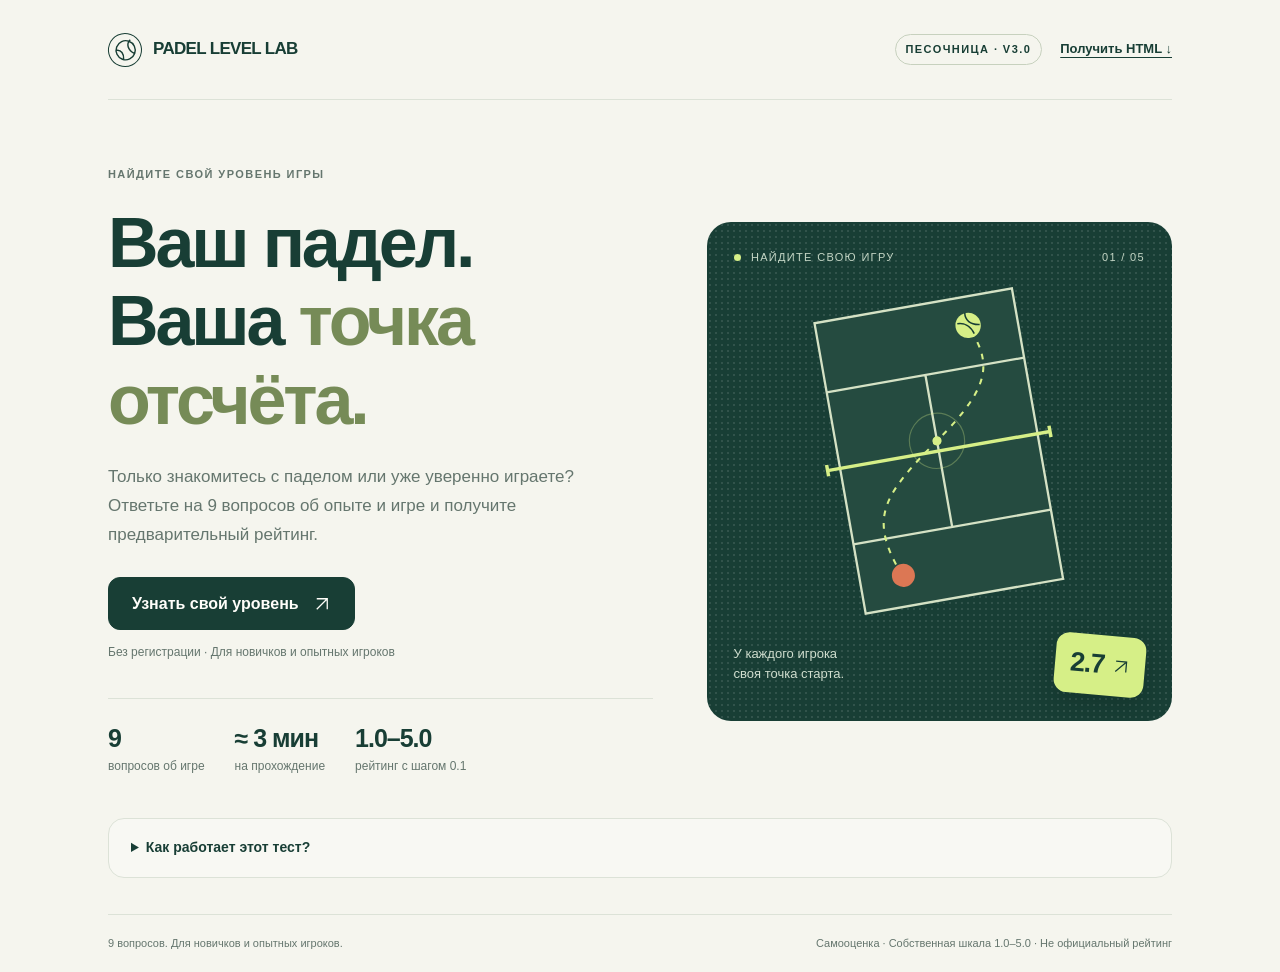
==== index.html @ 8910c3c4 "Add mobile padel rating test for GitHub Pages" ====
<!doctype html>
<html lang="ru">
<head>
  <meta charset="utf-8">
  <meta name="viewport" content="width=device-width, initial-scale=1, viewport-fit=cover">
  <meta name="theme-color" content="#183e35">
  <meta name="description" content="Тест для новичков и опытных игроков в падел. 9 вопросов об опыте и игре, рейтинг от 1.0 до 5.0.">
  <title>Padel Level Lab — узнай свой уровень</title>
  <style>
    :root { --ink:#183e35; --muted:#65766e; --paper:#f5f5ee; --white:#fffefa; --line:#dce2d7; --lime:#d6ef87; --orange:#dc7754; --soft:#edf1e7; --radius:24px; }
    * { box-sizing:border-box; }
    body { margin:0; background:var(--paper); color:var(--ink); font-family:Inter,ui-sans-serif,-apple-system,BlinkMacSystemFont,"Segoe UI",sans-serif; font-size:16px; line-height:1.55; -webkit-text-size-adjust:100%; text-size-adjust:100%; }
    button,input,textarea { font:inherit; }
    button { cursor:pointer; }
    button:disabled { cursor:default; opacity:.42; }
    button,a,input,textarea,summary { -webkit-tap-highlight-color:transparent; }
    :focus-visible { outline:3px solid #ac6b35; outline-offset:4px; }
    h1,h2,h3,p { margin:0; }
    h1,h2 { font-weight:650; letter-spacing:-.045em; line-height:1.12; }
    h1 { font-size:clamp(42px,6vw,70px); }
    h2 { font-size:clamp(28px,4vw,42px); }
    h3 { font-size:18px; letter-spacing:-.02em; }
    a { color:inherit; }
    .shell { max-width:1120px; margin:0 auto; padding:0 28px; padding-left:max(28px,env(safe-area-inset-left)); padding-right:max(28px,env(safe-area-inset-right)); }
    .header { min-height:100px; display:flex; align-items:center; justify-content:space-between; gap:16px; border-bottom:1px solid var(--line); position:sticky; top:0; z-index:5; background:var(--paper); }
    .brand { display:flex; align-items:center; gap:11px; font-size:17px; font-weight:750; letter-spacing:-.04em; }
    .brand-mark { width:34px; height:34px; flex-shrink:0; display:grid; place-items:center; border:1.5px solid var(--ink); border-radius:50%; transform:rotate(-25deg); }
    .brand-mark svg { width:23px; height:23px; }
    .header-actions { display:flex; align-items:center; gap:18px; }
    .badge,.eyebrow { font-size:11px; letter-spacing:.13em; text-transform:uppercase; font-weight:700; }
    .badge { border:1px solid #c7d1be; padding:6px 10px; border-radius:30px; white-space:nowrap; }
    .text-button { border:0; padding:8px 0; background:transparent; color:var(--ink); font-size:13px; font-weight:600; text-decoration:underline; text-underline-offset:4px; }
    main { padding:44px 0 36px; min-height:calc(100svh - 174px); }
    .hero { display:grid; grid-template-columns:1.17fr 1fr; gap:54px; align-items:center; padding:22px 0 40px; }
    .eyebrow { color:var(--muted); margin-bottom:21px; display:block; }
    .hero h1 span { color:#768b57; }
    .lead { color:var(--muted); font-size:17px; line-height:1.7; max-width:480px; margin:24px 0 27px; }
    .button { border:1px solid var(--ink); border-radius:12px; padding:15px 23px; display:inline-flex; align-items:center; justify-content:center; gap:14px; color:var(--white); background:var(--ink); font-weight:650; line-height:1.35; min-height:52px; transition:background .15s,transform .15s; }
    .button:hover:not(:disabled) { background:#28574a; transform:translateY(-1px); }
    .button.secondary { background:transparent; color:var(--ink); border-color:#c7d0c2; }
    .button.secondary:hover:not(:disabled) { background:var(--soft); }
    .button.lime { background:var(--lime); color:var(--ink); border-color:var(--lime); }
    .button.lime:hover:not(:disabled) { background:#e2f5ad; }
    .arrow { font-size:21px; line-height:1; }
    .icon { width:18px; height:18px; flex-shrink:0; vertical-align:middle; }
    .micro { font-size:12px; color:var(--muted); }
    .hero .micro { margin-top:13px; }
    .stats { display:flex; gap:30px; margin-top:36px; padding-top:24px; border-top:1px solid var(--line); }
    .stat strong { display:block; font-size:25px; line-height:1.2; font-weight:600; letter-spacing:-.04em; }
    .stat span { font-size:12px; color:var(--muted); }
    .court-card { overflow:hidden; position:relative; background:var(--ink); color:var(--white); border-radius:var(--radius); min-height:460px; padding:27px; display:flex; flex-direction:column; justify-content:space-between; }
    .court-card::before { content:""; position:absolute; inset:0; opacity:.11; background-image:radial-gradient(#fff 1px,transparent 1px); background-size:6px 6px; pointer-events:none; }
    .court-top,.court-bottom { display:flex; justify-content:space-between; align-items:center; position:relative; gap:12px; }
    .court-top { font-size:11px; letter-spacing:.12em; text-transform:uppercase; color:#c3d5c4; }
    .live-dot { width:7px; height:7px; border-radius:50%; background:var(--lime); display:inline-block; margin-right:6px; }
    .court { width:84%; margin:17px auto; transform:rotate(-10deg); overflow:visible; }
    .court-bottom p { font-size:13px; color:#cfddce; max-width:160px; }
    .rating-chip { background:var(--lime); color:var(--ink); padding:9px 15px; border-radius:13px; font-size:27px; letter-spacing:-.04em; font-weight:650; box-shadow:0 7px 20px #0b211b44; transform:rotate(5deg); display:inline-flex; align-items:center; gap:8px; }
    .method { border:1px solid var(--line); background:#ffffff44; border-radius:16px; padding:18px 22px; }
    summary { cursor:pointer; font-size:14px; font-weight:650; }
    .method p { margin-top:12px; color:var(--muted); font-size:14px; max-width:850px; }
    .method code { font-size:13px; color:var(--ink); white-space:normal; }
    .footer { border-top:1px solid var(--line); padding:20px 0; display:flex; justify-content:space-between; gap:14px; color:var(--muted); font-size:11px; }
    .quiz-layout { display:grid; grid-template-columns:230px minmax(0,1fr); gap:38px; align-items:start; }
    .sidebar { padding-top:12px; }
    .sidebar h2 { font-size:29px; margin:13px 0; }
    .sidebar p { color:var(--muted); font-size:13px; }
    .progress-track { height:5px; background:#dce4d4; border-radius:20px; overflow:hidden; margin:24px 0 10px; }
    .progress-fill { height:100%; background:var(--ink); transition:width .2s; }
    .step-list { display:grid; grid-template-columns:repeat(3,32px); gap:7px; margin:22px 0; }
    .step { aspect-ratio:1; display:grid; place-items:center; border-radius:50%; color:var(--muted); font-size:11px; background:transparent; border:1px solid #cdd7c6; padding:0; }
    .step.done { background:var(--lime); color:var(--ink); border-color:var(--lime); }
    .step.current { background:var(--ink); color:var(--white); border-color:var(--ink); }
    .sidebar-note { border-top:1px solid var(--line); padding-top:20px; }
    .question-card { background:var(--white); border:1px solid var(--line); border-radius:var(--radius); padding:34px; }
    .question-meta { display:flex; justify-content:space-between; align-items:center; gap:12px; margin-bottom:23px; }
    .question-meta .eyebrow { margin:0; }
    .weight { font-size:11px; color:var(--muted); background:var(--soft); border-radius:20px; padding:5px 10px; white-space:nowrap; }
    .question-card h1 { font-size:clamp(25px,3.3vw,35px); line-height:1.22; margin-bottom:23px; }
    [tabindex="-1"]:focus { outline:none; }
    .explanation { padding:12px 15px; border-radius:12px; background:var(--soft); color:var(--muted); font-size:13px; margin:-5px 0 20px; }
    fieldset { border:0; padding:0; margin:0; min-width:0; }
    .sr-only { position:absolute; width:1px; height:1px; padding:0; margin:-1px; overflow:hidden; clip:rect(0,0,0,0); white-space:nowrap; border:0; }
    .options { display:grid; gap:10px; }
    .option { position:relative; display:flex; align-items:center; gap:13px; min-height:65px; padding:14px 16px; border:1px solid var(--line); border-radius:13px; cursor:pointer; transition:border-color .15s,background .15s; }
    .option:hover { background:#f5f7ef; border-color:#abbca2; }
    .option:has(input:checked) { background:#edf4dd; border-color:var(--ink); }
    .option:has(input:focus-visible) { outline:3px solid #ac6b35; outline-offset:2px; }
    .option input { position:absolute; width:1px; height:1px; opacity:0; }
    .letter { flex:0 0 29px; width:29px; height:29px; display:grid; place-items:center; border-radius:8px; border:1px solid #d4dbcc; font-size:12px; font-weight:650; color:var(--muted); background:var(--white); }
    .option:has(input:checked) .letter { background:var(--ink); color:var(--white); border-color:var(--ink); }
    .option-text { font-size:14px; line-height:1.5; }
    .question-nav { display:flex; justify-content:space-between; gap:15px; margin-top:26px; padding-top:23px; border-top:1px solid var(--line); }
    .question-nav .button { min-width:116px; font-size:14px; padding:13px 18px; }
    .question-help { text-align:center; margin-top:15px; font-size:11px; color:var(--muted); }
    .result-heading { margin:0 0 25px; display:flex; justify-content:space-between; gap:15px; align-items:end; }
    .result-heading .eyebrow { margin-bottom:9px; }
    .result-grid { display:grid; grid-template-columns:1fr 1fr; gap:22px; align-items:stretch; }
    .score-card { background:var(--ink); color:var(--white); border-radius:var(--radius); padding:29px; display:flex; flex-direction:column; align-items:center; justify-content:center; text-align:center; }
    .score-caption { color:#d0ddce; font-size:13px; }
    .score-ring { --progress:0%; width:210px; height:210px; border-radius:50%; background:conic-gradient(from -30deg,var(--lime) var(--progress),#ffffff20 0); padding:8px; margin:23px auto; }
    .score-inside { width:100%; height:100%; border-radius:50%; background:var(--ink); display:flex; flex-direction:column; justify-content:center; align-items:center; }
    .score-value { font-size:79px; line-height:1; font-weight:600; letter-spacing:-.07em; padding-right:5px; color:var(--lime); }
    .score-inside span:last-child { color:#c8d8c9; font-size:12px; margin-top:8px; }
    .score-card p:last-child { color:#d0ddce; font-size:13px; max-width:300px; }
    .panel { background:var(--white); border:1px solid var(--line); border-radius:var(--radius); padding:28px; }
    .panel > p { color:var(--muted); font-size:13px; margin:10px 0 21px; }
    .file-help h1 { font-size:clamp(28px,4vw,42px); }
    .fields { display:grid; grid-template-columns:1fr 1fr; gap:13px; }
    .field { display:flex; flex-direction:column; gap:7px; font-size:12px; color:var(--muted); }
    .field.full { grid-column:1 / -1; }
    input[type="text"],input[type="number"],textarea { width:100%; border:1px solid #cdd6c6; border-radius:10px; padding:11px 12px; color:var(--ink); background:var(--white); font-size:14px; }
    textarea { resize:vertical; min-height:78px; }
    .feedback-hint { font-size:12px; color:var(--muted); margin-top:13px; }
    .result-actions { display:flex; flex-wrap:wrap; gap:11px; margin:23px 0 13px; }
    .result-actions .button { font-size:14px; padding:13px 18px; }
    .status { font-size:13px; color:var(--ink); min-height:23px; }
    .details { margin-top:24px; }
    .details summary { padding:1px 0; }
    .formula { background:var(--soft); padding:15px 18px; border-radius:12px; margin:20px 0; font-size:14px; }
    .table-wrap { overflow-x:auto; }
    table { border-collapse:collapse; width:100%; font-size:13px; text-align:left; }
    th { font-size:11px; font-weight:650; color:var(--muted); }
    th,td { border-bottom:1px solid var(--line); padding:12px 9px; vertical-align:top; }
    th:first-child,td:first-child { padding-left:0; }
    td:not(:first-child),th:not(:first-child) { text-align:right; white-space:nowrap; }
    tfoot td { font-weight:700; border-bottom:0; }
    .details .micro { margin-top:16px; }
    .restart-row { display:flex; gap:22px; margin-top:22px; flex-wrap:wrap; }
    dialog { border:1px solid var(--line); border-radius:18px; max-width:600px; width:calc(100% - 32px); padding:25px; color:var(--ink); background:var(--white); }
    dialog::backdrop { background:#142b25aa; }
    dialog h2 { font-size:25px; margin-bottom:15px; }
    dialog textarea { min-height:230px; margin-bottom:15px; }
    .share-instructions { color:var(--muted); font-size:13px; margin:16px 0; padding-left:21px; }
    .share-instructions li { margin:7px 0; }
    .share-actions { display:flex; flex-wrap:wrap; gap:10px; margin:18px 0; }
    .share-actions .button { font-size:13px; padding:12px 16px; }
    #share-source { font:11px/1.5 ui-monospace,SFMono-Regular,Consolas,monospace; min-height:150px; }
    #share-status { margin-bottom:12px; }
    @media (max-width:800px) {
      .hero { gap:27px; grid-template-columns:1.1fr 1fr; }
      .court-card { min-height:405px; padding:22px; }
      .quiz-layout { grid-template-columns:180px minmax(0,1fr); gap:22px; }
      .question-card { padding:25px; }
      .stats { gap:21px; }
    }
    @media (max-width:640px) {
      .shell { padding:0 19px; padding-left:max(19px,env(safe-area-inset-left)); padding-right:max(19px,env(safe-area-inset-right)); }
      .header { min-height:77px; }
      .brand { font-size:15px; gap:8px; }
      .brand-mark { width:28px; height:28px; }
      .header-actions { gap:10px; }
      .header .badge { display:none; }
      .header .text-button { font-size:11px; white-space:nowrap; min-height:44px; }
      main { padding-top:26px; }
      .hero { grid-template-columns:1fr; padding:7px 0 25px; gap:30px; }
      .hero h1 { font-size:49px; }
      .lead { font-size:15px; margin:19px 0 22px; }
      .hero .button { width:100%; }
      .stats { margin-top:25px; justify-content:space-between; gap:10px; }
      .stat strong { font-size:23px; }
      .court-card { min-height:0; height:300px; padding:20px; }
      .court { width:205px; max-height:195px; margin:0 auto; }
      .court-bottom p { max-width:200px; font-size:11px; }
      .rating-chip { font-size:22px; padding:5px 12px; }
      .method { padding:16px; }
      .quiz-layout { grid-template-columns:1fr; gap:18px; }
      .sidebar { padding-top:0; }
      .sidebar .eyebrow { margin-bottom:6px; }
      .sidebar h2,.sidebar > p,.sidebar-note,.step-list { display:none; }
      .progress-track { margin:14px 0 7px; }
      .question-card { padding:22px 17px; border-radius:19px; }
      .question-card h1 { font-size:26px; }
      .question-meta { margin-bottom:18px; }
      .option { padding:12px; gap:11px; }
      .option-text { font-size:13px; }
      .letter { flex-basis:27px; width:27px; height:27px; }
      .question-nav { margin-top:20px; }
      .question-nav .button { min-width:0; padding:13px 16px; }
      .result-grid { grid-template-columns:1fr; gap:17px; }
      .result-heading h1 { font-size:35px; }
      .score-card,.panel { padding:23px 20px; }
      .score-ring { width:188px; height:188px; margin:18px auto; }
      .score-value { font-size:71px; }
      .result-actions { display:grid; grid-template-columns:1fr; }
      .fields { gap:11px; }
      .footer { flex-direction:column; gap:4px; padding:17px 0; padding-bottom:calc(17px + env(safe-area-inset-bottom)); }
    }
    @media (pointer:coarse) { input[type="text"],input[type="number"],textarea { font-size:16px; } }
    @media (max-width:360px) { .fields { grid-template-columns:1fr; } }
    @media (prefers-reduced-motion:reduce) { * { transition:none !important; scroll-behavior:auto !important; } }
    @media print {
      .header-actions,.footer,.result-actions,.restart-row,.status,dialog { display:none !important; }
      body { background:white; }
      main { padding-top:20px; }
      .score-card { background:white; color:var(--ink); border:1px solid var(--line); }
      .score-inside { background:white; }
      .score-value,.score-caption,.score-card p:last-child,.score-inside span:last-child { color:var(--ink); }
      .panel,.score-card { break-inside:avoid; }
    }
  </style>
</head>
<body>
  <div class="shell">
    <header class="header">
      <div class="brand"><span class="brand-mark" aria-hidden="true"><svg viewBox="0 0 24 24" fill="none" stroke="currentColor" stroke-width="1.5"><path d="M12 2a10 10 0 0 0 0 20M12 2a10 10 0 0 1 0 20M3 8c5 1 6 7 3 12M21 4c-6 2-7 9-2 15"/></svg></span> PADEL LEVEL LAB</div>
      <div class="header-actions"><span class="badge">Песочница · v3.0</span><button class="text-button" type="button" id="download-test">Получить HTML ↓</button></div>
    </header>
    <main id="app">
      <section class="panel file-help" aria-labelledby="file-help-title">
        <span class="eyebrow">Тест уровня игры в падел</span>
        <h1 id="file-help-title">Для прохождения откройте страницу в браузере</h1>
        <p>Если тест не появился, просмотрщик файла мог заблокировать его запуск. На iPhone такое бывает при открытии HTML из «Файлов» или мессенджера.</p>
        <p>Попросите у отправителя веб-ссылку на тест и откройте её в Safari или Chrome. Отправителю нужно разместить страницу на сайте: повторное скачивание HTML не снимает ограничение просмотрщика.</p>
      </section>
    </main>
    <noscript><p>Тесту нужен JavaScript. Откройте веб-страницу теста в Safari или Chrome с включённым JavaScript.</p></noscript>
    <footer class="footer"><span>9 вопросов. Для новичков и опытных игроков.</span><span>Самооценка · Собственная шкала 1.0–5.0 · Не официальный рейтинг</span></footer>
  </div>
  <dialog id="copy-dialog" aria-labelledby="copy-dialog-title">
    <h2 id="copy-dialog-title">Ваш результат</h2>
    <p class="micro">Автокопирование недоступно в этом браузере. Выделите и скопируйте текст ниже.</p>
    <textarea id="copy-text" aria-label="Результат для копирования" readonly></textarea>
    <button type="button" class="button" id="close-dialog">Готово</button>
  </dialog>
  <dialog id="share-dialog" aria-labelledby="share-title">
    <h2 id="share-title">Забрать тест себе</h2>
    <p class="micro">Один HTML-файл для вас и ваших друзей. Он работает без интернета. Ваши ответы и комментарии в него не попадут.</p>
    <p class="micro">На iPhone отправляйте ссылку на опубликованную страницу: просмотрщик скачанного HTML в «Файлах» или мессенджере может не запускать тест. Если страница уже открыта по веб-ссылке, поделитесь адресом через меню браузера.</p>
    <div class="share-actions">
      <button class="button" type="button" id="save-html">Скачать .html ↓</button>
      <button class="button secondary" type="button" id="copy-html">Скопировать код</button>
    </div>
    <p class="micro">Если скачивание в предпросмотре недоступно, сохраните код вручную:</p>
    <ol class="share-instructions">
      <li>Нажмите «Скопировать код». Если браузер не разрешает копирование, выделите код ниже и нажмите Ctrl+C (на Mac — ⌘C).</li>
      <li>Вставьте код в Блокнот или другой редактор обычного текста. Сохраните как <strong>padel-test.html</strong>, тип файла — «Все файлы», кодировка — UTF-8. Расширения .txt в конце быть не должно.</li>
      <li>Откройте сохранённый файл в браузере на компьютере. Для друзей с iPhone разместите файл как веб-страницу и отправьте её ссылку.</li>
    </ol>
    <textarea id="share-source" aria-label="Полный HTML-код теста" readonly spellcheck="false" wrap="off"></textarea>
    <div id="share-status" class="status" role="status" aria-live="polite"></div>
    <button class="button secondary" type="button" id="close-share">Закрыть</button>
  </dialog>
  <script>
    'use strict';
    const TEST_VERSION = 'padel-level-lab-3.0';
    const LETTERS = ['A', 'B', 'C', 'D', 'E'];
    const QUESTIONS = [
      {
        id:'experience', short:'Опыт игры', weight:1, group:'easy',
        title:'Сколько у вас опыта игры в падел?',
        options:[
          'Ещё не играл или попробовал всего 1–2 раза.',
          'Начал недавно: играю меньше трёх месяцев.',
          'Играю от трёх месяцев до года.',
          'Играю от года до двух лет.',
          'Играю больше двух лет.'
        ]
      },
      {
        id:'rally', short:'Поддержание розыгрыша', weight:1, group:'easy',
        title:'Получается ли у вас несколько раз подряд вернуть мяч без ошибки?',
        options:[
          'Часто ошибаюсь уже на первом или втором мяче.',
          'Обычно возвращаю 3–5 удобных мячей подряд.',
          'На спокойной скорости поддерживаю розыгрыш из 6–10 ударов.',
          'Могу долго держать мяч в игре справа и слева, но при ускорениях ещё ошибаюсь.',
          'Уверенно поддерживаю быстрый розыгрыш и могу менять направление и высоту мяча.'
        ]
      },
      {
        id:'serve-return', short:'Подача и приём', weight:1, group:'easy',
        title:'Насколько уверенно вы подаёте и принимаете подачу?',
        explanation:'Если подача и приём получаются по-разному, ориентируйтесь на то, что даётся сложнее.',
        options:[
          'Пока осваиваю правила и часто не могу ввести мяч в игру.',
          'Иногда подаю и принимаю удачно, но ошибок ещё много.',
          'Обычно начинаю розыгрыш без ошибки, если мяч не слишком сложный.',
          'Стабильно подаю и принимаю, стараюсь направить мяч в выбранную часть корта.',
          'Уверенно выбираю направление и глубину, чтобы получить удобный следующий удар.'
        ]
      },
      {
        id:'positioning', short:'Позиция и движение', weight:1, group:'easy',
        title:'Понимаете ли вы, где стоять и куда двигаться во время игры?',
        options:[
          'Часто не понимаю, где моя позиция и чей это мяч.',
          'Знаю основные места на корте, но часто оказываюсь далеко от мяча.',
          'Обычно занимаю удобную позицию, но в быстрых розыгрышах теряюсь.',
          'Двигаюсь вместе с партнёром, прикрываю свободное место и вовремя возвращаюсь назад.',
          'Заранее читаю действия соперников и постоянно подстраиваю позицию вместе с партнёром.'
        ]
      },
      {
        id:'glass-defense', short:'Игра после стекла', weight:3, group:'game', foundation:true,
        title:'Как вы возвращаете мяч после отскока от стекла?',
        explanation:'Вспомните мячи у задней стенки и в углу: успеваете ли вы подойти к отскоку и направить ответ?',
        options:[
          'Обычно теряю такой мяч или стараюсь не допустить отскока от стекла.',
          'Возвращаю простой медленный мяч от заднего стекла, но в углу часто ошибаюсь.',
          'Часто возвращаю обычный мяч от заднего стекла; сложные отскоки в углу пока даются тяжело.',
          'В матчах уверенно играю от заднего стекла и после двух стенок, могу выбрать направление ответа.',
          'Даже при быстрых и низких отскоках сохраняю контроль, направляю ответ и успеваю восстановить позицию.'
        ]
      },
      {
        id:'lob', short:'Свеча', weight:3, group:'game', foundation:true,
        title:'Получается ли у вас перебросить соперников у сетки — сыграть свечу?',
        explanation:'Свеча — высокий мяч над соперниками. Хорошая свеча заставляет их отойти назад и даёт вам время занять удобную позицию.',
        options:[
          'Часто попадаю в сетку, бью за корт или оставляю соперникам удобный мяч для атаки.',
          'Иногда перебрасываю соперников с удобного мяча, но длину пока контролирую плохо.',
          'С удобного мяча часто выполняю глубокую свечу, но в движении или из защиты ошибаюсь.',
          'В матчах выполняю глубокую свечу и из защиты, чтобы восстановить позицию или выйти вперёд.',
          'При быстрой игре уверенно выбираю высоту, глубину и направление свечи и использую её в подходящий момент.'
        ]
      },
      {
        id:'volley', short:'Воллей — удар с лёта', weight:3, group:'technical', foundation:true,
        title:'Воллей: как вы играете с лёта у сетки?',
        explanation:'Воллей — удар до отскока мяча от пола. Оценивайте и правую, и левую сторону по той, которая получается менее уверенно.',
        options:[
          'Пока редко играю с лёта или часто ошибаюсь даже на удобном мяче.',
          'Возвращаю простые мячи, но быстрые и низкие часто не успеваю обработать.',
          'Стабильно играю с лёта на средней скорости, но сложные мячи часто поднимаю под атаку.',
          'В матчах делаю короткое движение ракеткой, справляюсь с быстрыми и низкими мячами и направляю ответ.',
          'На высоком темпе управляю глубиной и направлением, смягчаю быстрые мячи и сохраняю давление несколькими ударами подряд.'
        ]
      },
      {
        id:'bandeja', short:'Бандеха', weight:3, group:'technical',
        title:'Бандеха: как вы возвращаете высокие мячи, сохраняя сетку?',
        explanation:'Бандеха (bandeja) — контролируемый удар над головой в ответ на свечу. Его цель — вернуть мяч с контролем и остаться в выгодной позиции у сетки.',
        options:[
          'Пока не выполняю такой удар или обычно пропускаю высокий мяч к стеклу.',
          'Пробую на удобных мячах, но в матче часто теряю равновесие или направление.',
          'С удобной позиции контролирую удар, но при отходе назад часто оставляю короткий высокий мяч.',
          'В матчах успеваю отойти под мяч, направляю удар в нужную зону и возвращаюсь к сетке.',
          'Даже после глубоких свечей и под давлением сохраняю качество, меняю направление и удерживаю позицию у сетки.'
        ]
      },
      {
        id:'bajada', short:'Бахада', weight:3, group:'technical',
        title:'Бахада: как вы атакуете после высокого отскока от стекла?',
        explanation:'Бахада (bajada) — атакующий удар после высокого отскока от заднего стекла. Нужно вовремя подойти к мячу и направить его в неудобное для соперников место.',
        options:[
          'Пока не выполняю такой удар: стараюсь просто вернуть мяч в игру.',
          'Пробую атаковать, но часто опаздываю или ошибаюсь из-за слишком сильного удара.',
          'Атакую удобный высокий отскок, но в матче точность и качество пока нестабильны.',
          'В матчах вовремя подхожу к отскоку, атакую в выбранную зону и готовлю следующий удар.',
          'При быстрой игре читаю отскок и позицию соперников, точно направляю мяч в ноги или свободное место и продолжаю атаку.'
        ]
      }
    ];

    const QUESTION_COUNT = QUESTIONS.length;
    const MAX_POINTS = QUESTIONS.reduce((total, question) => total + 4 * question.weight, 0);
    const SCORING = Object.freeze({ fundamentalsShare:0.2, exponent:1.5 });

    const app = document.getElementById('app');
    const INITIAL_MARKUP = app.innerHTML;
    let answers = Array(QUESTIONS.length).fill(null);
    let currentQuestion = 0;
    let completedAt = null;
    let feedback = { name:'', knownRating:'', comment:'' };

    function escapeHtml(value) {
      return String(value).replace(/[&<>"']/g, character => ({'&':'&amp;','<':'&lt;','>':'&gt;','"':'&quot;',"'":'&#39;'}[character]));
    }

    function calculateResult(selectedAnswers) {
      if (!Array.isArray(selectedAnswers) || selectedAnswers.length !== QUESTION_COUNT || !Array.from(selectedAnswers).every(value => Number.isInteger(value) && value >= 0 && value <= 4)) {
        throw new Error(`Для расчёта нужно ответить на все ${QUESTION_COUNT} вопросов.`);
      }
      const weightedPoints = selectedAnswers.reduce((total, value, index) => total + value * QUESTIONS[index].weight, 0);
      const weakestFoundationPoints = Math.min(...selectedAnswers.filter((value,index) => QUESTIONS[index].foundation));
      const normalizedWeightedScore = weightedPoints / MAX_POINTS;
      const effectiveScore = (1 - SCORING.fundamentalsShare) * normalizedWeightedScore + SCORING.fundamentalsShare * weakestFoundationPoints / 4;
      const rating = Math.round((1 + 4 * Math.pow(effectiveScore, SCORING.exponent)) * 10) / 10;
      return { weightedPoints, maxPoints:MAX_POINTS, normalizedWeightedScore, weakestFoundationPoints, effectiveScore, rating };
    }

    function focusHeading() {
      app.querySelector('h1')?.focus({preventScroll:true});
      window.scrollTo({top:0, behavior:'instant'});
    }

    function renderIntro() {
      app.innerHTML = `
        <section class="hero" aria-labelledby="intro-title">
          <div>
            <span class="eyebrow">Найдите свой уровень игры</span>
            <h1 id="intro-title" tabindex="-1">Ваш падел.<br>Ваша <span>точка<br>отсчёта.</span></h1>
            <p class="lead">Только знакомитесь с паделом или уже уверенно играете? Ответьте на ${QUESTION_COUNT} вопросов об опыте и игре и получите предварительный рейтинг.</p>
            <button type="button" class="button" id="start-test">Узнать свой уровень <svg class="icon" viewBox="0 0 24 24" fill="none" stroke="currentColor" stroke-width="1.7" aria-hidden="true"><path d="M5 19 19 5M5 5h14v14"/></svg></button>
            <p class="micro">Без регистрации · Для новичков и опытных игроков</p>
            <div class="stats"><div class="stat"><strong>${QUESTION_COUNT}</strong><span>вопросов об игре</span></div><div class="stat"><strong>≈ 3 мин</strong><span>на прохождение</span></div><div class="stat"><strong>1.0–5.0</strong><span>рейтинг с шагом 0.1</span></div></div>
          </div>
          <div class="court-card" aria-hidden="true">
            <div class="court-top"><span><i class="live-dot"></i> Найдите свою игру</span><span>01 / 05</span></div>
            <svg class="court" viewBox="0 0 300 290" fill="none">
              <path d="M63 17h174v256H63z" fill="#254b40" stroke="#d5e2c5" stroke-width="2"/>
              <path d="M63 78h174M63 212h174M150 78v134" stroke="#d5e2c5" stroke-width="2"/>
              <path d="M52 145h196" stroke="#d6ef87" stroke-width="3"/>
              <path d="M52 140v10M248 140v10" stroke="#d6ef87" stroke-width="3"/>
              <path d="M100 246c-20-53-7-70 50-110s58-59 44-94" stroke="#d6ef87" stroke-width="1.8" stroke-dasharray="5 6"/>
              <circle cx="101" cy="246" r="10" fill="#dc7754"/>
              <circle cx="194" cy="42" r="11" fill="#d6ef87"/>
              <path d="M185 39c6 0 11 4 13 11M193 31c-1 6 3 11 11 12" stroke="#183e35" stroke-width="1.3"/>
              <circle cx="150" cy="136" r="24" stroke="#d6ef87" stroke-opacity=".3"/>
              <circle cx="150" cy="136" r="4" fill="#d6ef87"/>
            </svg>
            <div class="court-bottom"><p>У каждого игрока<br>своя точка старта.</p><span class="rating-chip">2.7 <svg class="icon" viewBox="0 0 24 24" fill="none" stroke="currentColor" stroke-width="1.7"><path d="M5 19 19 5M5 5h14v14"/></svg></span></div>
          </div>
        </section>
        <details class="method"><summary>Как работает этот тест?</summary>
          <p>Первые четыре вопроса — об опыте, розыгрыше, подаче и перемещении. Затем — игра после стекла и свеча. В трёх последних вопросах встречаются названия ударов: под каждым есть простое объяснение. Даже если вы только начинаете, для вас есть подходящий вариант ответа.</p>
          <p>В игровых вопросах ориентируйтесь на последние пять матчей, включая ошибки. Если играли меньше, отвечайте по имеющемуся опыту. Выбирайте то, что получается регулярно; если сомневаетесь между вариантами, выбирайте более низкий.</p>
          <p>Ответы A–E дают от 0 до 4 баллов. У общих вопросов 1–4 вес ×1, у игровых вопросов 5–9 — ×3. Поэтому опыт и простые навыки дают около 21% суммы с весами. Максимум — ${MAX_POINTS} баллов.</p>
          <p>Индекс навыков: 80% от суммы с весами и 20% от самого слабого ключевого навыка — игры после стекла, свечи или удара с лёта (вопросы 5–7). Затем применяется кривая: <code>Рейтинг = округлить до десятых (1 + 4 × индекс^1.5)</code>.</p>
          <p>Все ответы C дают 2.4. Даже если выбрать E в первых четырёх вопросах и C в остальных, получится 2.8. Высокий рейтинг требует уверенных ответов на игровые вопросы. Доступны все 41 значение от 1.0 до 5.0.</p>
          <p>Версия 3.0 — экспериментальная самооценка по собственной шкале. Коэффициенты ещё нужно проверить по матчам и оценкам тренеров. Итог нельзя напрямую приравнять к рейтингу другой платформы.</p>
          <p>Ответы хранятся только в памяти этой вкладки и исчезнут после обновления страницы. Тест ничего не отправляет на сервер. Результатом можно поделиться вручную.</p>
        </details>`;
      document.getElementById('start-test').addEventListener('click', () => { renderQuestion(); focusHeading(); });
    }

    function renderQuestion() {
      const question = QUESTIONS[currentQuestion];
      const answeredCount = answers.filter(answer => answer !== null).length;
      app.innerHTML = `
        <div class="quiz-layout">
          <aside class="sidebar" aria-label="Прогресс теста">
            <span class="eyebrow">Ваш игровой профиль</span>
            <h2>Каждый удар<br>имеет значение.</h2>
            <p>Отвечайте по обычной игре. Если только начинаете, выбирайте вариант, который ближе к вашему опыту.</p>
            <div class="progress-track" role="progressbar" aria-label="Вопросов отвечено" aria-valuemin="0" aria-valuemax="${QUESTION_COUNT}" aria-valuenow="${answeredCount}"><div class="progress-fill" style="width:${answeredCount / QUESTION_COUNT * 100}%"></div></div>
            <div class="micro" id="progress-caption">Отвечено ${answeredCount} из ${QUESTION_COUNT}</div>
            <nav class="step-list" aria-label="Перейти к вопросу">${QUESTIONS.map((item,index) => `<button type="button" class="step ${answers[index] !== null ? 'done' : ''} ${index === currentQuestion ? 'current' : ''}" data-step="${index}" aria-label="Вопрос ${index+1}: ${escapeHtml(item.short)}${answers[index] !== null ? ', ответ выбран' : ''}" ${index === currentQuestion ? 'aria-current="step"' : ''}>${index+1}</button>`).join('')}</nav>
            <p class="sidebar-note">Рейтинг будет доступен после всех ${QUESTION_COUNT} ответов. Любой ответ можно изменить.</p>
          </aside>
          <section class="question-card" aria-labelledby="question-title">
            <div class="question-meta"><span class="eyebrow">Вопрос ${String(currentQuestion+1).padStart(2,'0')} / ${QUESTION_COUNT}</span><span class="weight">${question.group === 'easy' ? 'Общее' : question.group === 'technical' ? 'Техника' : 'Игра'} · Вес ×${question.weight}</span></div>
            <h1 id="question-title" tabindex="-1">${escapeHtml(question.title)}</h1>
            ${question.explanation ? `<p class="explanation" id="question-explanation">${escapeHtml(question.explanation)}</p>` : ''}
            <fieldset ${question.explanation ? 'aria-describedby="question-explanation"' : ''}>
              <legend class="sr-only">${escapeHtml(question.title)} Выберите один ответ.</legend>
              <div class="options">${question.options.map((option,index) => `
                <label class="option"><input type="radio" name="answer" value="${index}" ${answers[currentQuestion] === index ? 'checked' : ''}><span class="letter" aria-hidden="true">${LETTERS[index]}</span><span class="option-text">${escapeHtml(option)}</span></label>`).join('')}
              </div>
            </fieldset>
            <div class="question-nav">
              <button type="button" class="button secondary" id="previous">${currentQuestion === 0 ? 'К началу' : '← Назад'}</button>
              <button type="button" class="button" id="next" ${answers[currentQuestion] === null ? 'disabled' : ''}>${currentQuestion === QUESTION_COUNT - 1 ? 'Мой результат' : 'Далее'} <span class="arrow" aria-hidden="true">→</span></button>
            </div>
            <p class="question-help">${question.id === 'experience' ? 'Выберите подходящий вариант опыта. Игровые навыки будут дальше.' : 'Оценивайте обычную игру. Если сомневаетесь между вариантами, выбирайте более низкий.'}</p>
          </section>
        </div>`;

      app.querySelectorAll('input[name="answer"]').forEach(input => input.addEventListener('change', event => {
        answers[currentQuestion] = Number(event.target.value);
        document.getElementById('next').disabled = false;
        const count = answers.filter(answer => answer !== null).length;
        const progress = app.querySelector('[role="progressbar"]');
        progress.setAttribute('aria-valuenow', count);
        app.querySelector('.progress-fill').style.width = `${count / QUESTION_COUNT * 100}%`;
        document.getElementById('progress-caption').textContent = `Отвечено ${count} из ${QUESTION_COUNT}`;
        const step = app.querySelector(`[data-step="${currentQuestion}"]`);
        step.classList.add('done');
        step.setAttribute('aria-label', `Вопрос ${currentQuestion+1}: ${question.short}, ответ выбран`);
      }));
      app.querySelectorAll('[data-step]').forEach(button => button.addEventListener('click', () => {
        currentQuestion = Number(button.dataset.step); renderQuestion(); focusHeading();
      }));
      document.getElementById('previous').addEventListener('click', () => {
        if (currentQuestion === 0) renderIntro();
        else { currentQuestion--; renderQuestion(); }
        focusHeading();
      });
      document.getElementById('next').addEventListener('click', () => {
        if (answers[currentQuestion] === null) return;
        if (currentQuestion < QUESTION_COUNT - 1) { currentQuestion++; renderQuestion(); }
        else {
          const missing = answers.findIndex(answer => answer === null);
          if (missing !== -1) { currentQuestion = missing; renderQuestion(); }
          else { completedAt = new Date().toISOString(); renderResult(); }
        }
        focusHeading();
      });
    }

    function renderResult() {
      const result = calculateResult(answers);
      const weakestFoundationNames = QUESTIONS.filter((question,index) => question.foundation && answers[index] === result.weakestFoundationPoints).map(question => question.short).join(', ');
      app.innerHTML = `
        <div class="result-heading"><div><span class="eyebrow">${QUESTION_COUNT} из ${QUESTION_COUNT} · Тест пройден</span><h1 tabindex="-1">Ваша точка отсчёта.</h1></div></div>
        <div class="result-grid">
          <section class="score-card" aria-label="Результат теста">
            <span class="score-caption">Ваш предварительный рейтинг</span>
            <div class="score-ring" style="--progress:${(result.rating-1)/4*100}%"><div class="score-inside"><strong class="score-value" id="rating">${result.rating.toFixed(1)}</strong><span>по шкале от 1.0 до 5.0</span></div></div>
            <p>Результат основан на ваших ответах. Его стоит уточнить по матчам с игроками известного уровня.</p>
          </section>
          <section class="panel" aria-labelledby="feedback-title">
            <h3 id="feedback-title">Помогите проверить точность</h3>
            <p>Необязательно: добавьте известный уровень и пару слов о результате. Они попадут в отчёт, которым вы поделитесь.</p>
            <div class="fields">
              <label class="field">Имя или ник<input type="text" id="player-name" maxlength="80" autocomplete="off" placeholder="Как вас зовут?" value="${escapeHtml(feedback.name)}"></label>
              <label class="field">Известный уровень<input type="number" id="known-rating" min="1" max="5" step="0.1" inputmode="decimal" placeholder="Например, 2.5" value="${escapeHtml(feedback.knownRating)}"></label>
              <label class="field full">Ваш комментарий<textarea id="player-comment" maxlength="1500" placeholder="Похоже на ваш уровень? Если сравниваете с другой шкалой, укажите платформу.">${escapeHtml(feedback.comment)}</textarea></label>
            </div>
            <p class="feedback-hint">Поля не меняют расчёт рейтинга. Сравнение с другой шкалой — только для обратной связи.</p>
          </section>
        </div>
        <div class="result-actions"><button type="button" class="button" id="copy-result">Скопировать результат <svg class="icon" viewBox="0 0 24 24" fill="none" stroke="currentColor" stroke-width="1.7" aria-hidden="true"><path d="M5 19 19 5M5 5h14v14"/></svg></button><button type="button" class="button secondary" id="download-result">Скачать отчёт .json ↓</button></div>
        <div class="status" id="result-status" role="status" aria-live="polite"></div>
        <details class="panel details"><summary>Разобрать результат · ${result.weightedPoints} из ${result.maxPoints} баллов</summary>
          <div class="formula">
            <p>Минимум ключевых навыков: <strong>${result.weakestFoundationPoints} из 4</strong> — ${escapeHtml(weakestFoundationNames)}.</p>
            <p>Индекс = 0.8 × (${result.weightedPoints} ÷ ${result.maxPoints}) + 0.2 × (${result.weakestFoundationPoints} ÷ 4) ≈ ${result.effectiveScore.toFixed(3)}.</p>
            <p>Рейтинг = 1 + 4 × индекс^1.5 = <strong>${result.rating.toFixed(1)}</strong> после округления до десятых.</p>
          </div>
          <div class="table-wrap"><table><thead><tr><th scope="col">Навык</th><th scope="col">Ответ</th><th scope="col">Балл</th><th scope="col">Вес</th><th scope="col">Итого</th></tr></thead><tbody>
            ${QUESTIONS.map((question,index) => `<tr><td>${index+1}. ${escapeHtml(question.short)}</td><td>${LETTERS[answers[index]]}</td><td>${answers[index]}</td><td>×${question.weight}</td><td>${answers[index]*question.weight} / ${4*question.weight}</td></tr>`).join('')}
          </tbody><tfoot><tr><td colspan="4">Сумма с учётом весов</td><td>${result.weightedPoints} / ${result.maxPoints}</td></tr></tfoot></table></div>
          <p class="micro">A = 0, B = 1, C = 2, D = 3, E = 4. Общие вопросы 1–4 имеют вес ×1, игровые 5–9 — ×3. В версии 3.0 минимум по ключевым вопросам 5–7 составляет 20% индекса, сумма с весами — 80%. Показанный индекс округлён; расчёт использует полную точность. Коэффициенты требуют проверки на реальных матчах.</p>
        </details>
        <div class="restart-row"><button type="button" class="text-button" id="edit-answers">← Изменить ответы</button><button type="button" class="text-button" id="restart">Пройти заново</button></div>`;

      document.getElementById('player-name').addEventListener('input', event => { feedback.name = event.target.value; });
      document.getElementById('known-rating').addEventListener('input', event => { feedback.knownRating = event.target.value; });
      document.getElementById('player-comment').addEventListener('input', event => { feedback.comment = event.target.value; });
      document.getElementById('copy-result').addEventListener('click', copyResult);
      document.getElementById('download-result').addEventListener('click', () => {
        if (!validateFeedback()) return;
        const report = buildReport();
        downloadFile(`padel-result-${report.completedAt.slice(0,10)}.json`, JSON.stringify(report,null,2), 'application/json;charset=utf-8');
        document.getElementById('result-status').textContent = 'Отчёт подготовлен к скачиванию. Его можно отправить вместе с обратной связью.';
      });
      document.getElementById('edit-answers').addEventListener('click', () => { currentQuestion = 0; renderQuestion(); focusHeading(); });
      document.getElementById('restart').addEventListener('click', () => {
        answers = Array(QUESTIONS.length).fill(null); currentQuestion = 0; completedAt = null;
        feedback = {name:'',knownRating:'',comment:''}; renderQuestion(); focusHeading();
      });
    }

    function validateFeedback() {
      return document.getElementById('known-rating').reportValidity();
    }

    function buildReport() {
      const result = calculateResult(answers);
      return {
        testVersion:TEST_VERSION,
        questionCount:QUESTION_COUNT,
        completedAt,
        playerName:feedback.name.trim() || null,
        rating:result.rating,
        weightedPoints:result.weightedPoints,
        maxPoints:result.maxPoints,
        weakestFoundationPoints:result.weakestFoundationPoints,
        normalizedWeightedScore:result.normalizedWeightedScore,
        effectiveScore:result.effectiveScore,
        scoring:{...SCORING, keySkillQuestionIds:QUESTIONS.filter(question => question.foundation).map(question => question.id)},
        formula:'round(1 + 4 * pow(0.8 * weightedPoints / maxPoints + 0.2 * weakestFoundationPoints / 4, 1.5), 1)',
        knownRating:feedback.knownRating === '' ? null : Number(feedback.knownRating),
        comment:feedback.comment.trim() || null,
        answers:QUESTIONS.map((question,index) => ({
          questionNumber:index+1, questionId:question.id, question:question.title,
          group:question.group, isKeySkill:Boolean(question.foundation),
          answerLetter:LETTERS[answers[index]], answer:question.options[answers[index]],
          points:answers[index], weight:question.weight, weightedPoints:answers[index]*question.weight
        }))
      };
    }

    async function copyResult() {
      if (!validateFeedback()) return;
      const report = buildReport();
      const text = [
        'PADEL LEVEL LAB · предварительный рейтинг',
        report.playerName ? `Игрок: ${report.playerName}` : '',
        `Рейтинг: ${report.rating.toFixed(1)} / 5.0`,
        `Баллы: ${report.weightedPoints} / ${report.maxPoints}`,
        `Минимум ключевых навыков: ${report.weakestFoundationPoints} / 4`,
        report.knownRating !== null ? `Известный уровень (самооценка игрока): ${report.knownRating.toFixed(1)}` : '',
        report.comment ? `Комментарий: ${report.comment}` : '',
        '',
        'Ответы: ' + report.answers.map(answer => `${answer.questionNumber}${answer.answerLetter}`).join(' · '),
        'Индекс = 0.8 × (баллы / максимум) + 0.2 × (минимум ключевых навыков / 4).',
        'Рейтинг = 1 + 4 × индекс^1.5, округление до десятых.',
        `Версия: ${report.testVersion}`,
        'Экспериментальная шкала. Не официальный рейтинг.'
      ].filter(line => line !== '').join('\n');
      try {
        if (!navigator.clipboard?.writeText) throw new Error('Clipboard unavailable');
        await navigator.clipboard.writeText(text);
        document.getElementById('result-status').textContent = 'Результат скопирован. Отправьте его тому, с кем проверяете тест.';
      } catch {
        const dialog = document.getElementById('copy-dialog');
        const textarea = document.getElementById('copy-text');
        textarea.value = text;
        dialog.showModal();
        textarea.focus(); textarea.select();
      }
    }

    function downloadFile(filename, content, type) {
      const blob = new Blob([content], {type});
      const url = URL.createObjectURL(blob);
      const link = document.createElement('a');
      link.href = url; link.download = filename;
      document.body.appendChild(link); link.click(); link.remove();
      setTimeout(() => URL.revokeObjectURL(url), 30000);
    }

    function getCleanHtml() {
      // Send a clean reusable test, never the current player's answers or feedback.
      const cleanDocument = document.documentElement.cloneNode(true);
      cleanDocument.querySelector('#app').innerHTML = INITIAL_MARKUP;
      cleanDocument.querySelectorAll('textarea').forEach(textarea => {
        textarea.value = '';
        textarea.textContent = '';
      });
      cleanDocument.querySelectorAll('dialog').forEach(dialog => dialog.removeAttribute('open'));
      cleanDocument.querySelector('#share-status').textContent = '';
      return '<!doctype html>\n' + cleanDocument.outerHTML;
    }

    document.getElementById('close-dialog').addEventListener('click', () => document.getElementById('copy-dialog').close());
    document.getElementById('download-test').addEventListener('click', () => {
      const source = document.getElementById('share-source');
      source.value = getCleanHtml();
      document.getElementById('share-status').textContent = '';
      document.getElementById('share-dialog').showModal();
    });
    document.getElementById('save-html').addEventListener('click', () => {
      downloadFile('padel-level-test.html', getCleanHtml(), 'text/html;charset=utf-8');
      document.getElementById('share-status').textContent = 'Если файл не появился в загрузках, воспользуйтесь кнопкой «Скопировать код» или скопируйте текст вручную.';
    });
    document.getElementById('copy-html').addEventListener('click', async () => {
      const source = document.getElementById('share-source');
      try {
        if (!navigator.clipboard?.writeText) throw new Error('Clipboard unavailable');
        await navigator.clipboard.writeText(source.value);
        document.getElementById('share-status').textContent = 'Код скопирован. Вставьте его в текстовый редактор и сохраните как padel-test.html.';
      } catch {
        source.focus(); source.select();
        document.getElementById('share-status').textContent = 'Код выделен. Нажмите Ctrl+C (на Mac — ⌘C), затем сохраните его в файл padel-test.html.';
      }
    });
    document.getElementById('close-share').addEventListener('click', () => document.getElementById('share-dialog').close());
    document.getElementById('share-dialog').addEventListener('close', () => {
      document.getElementById('share-source').value = '';
      document.getElementById('share-status').textContent = '';
    });

    renderIntro();
  </script>
</body>
</html>
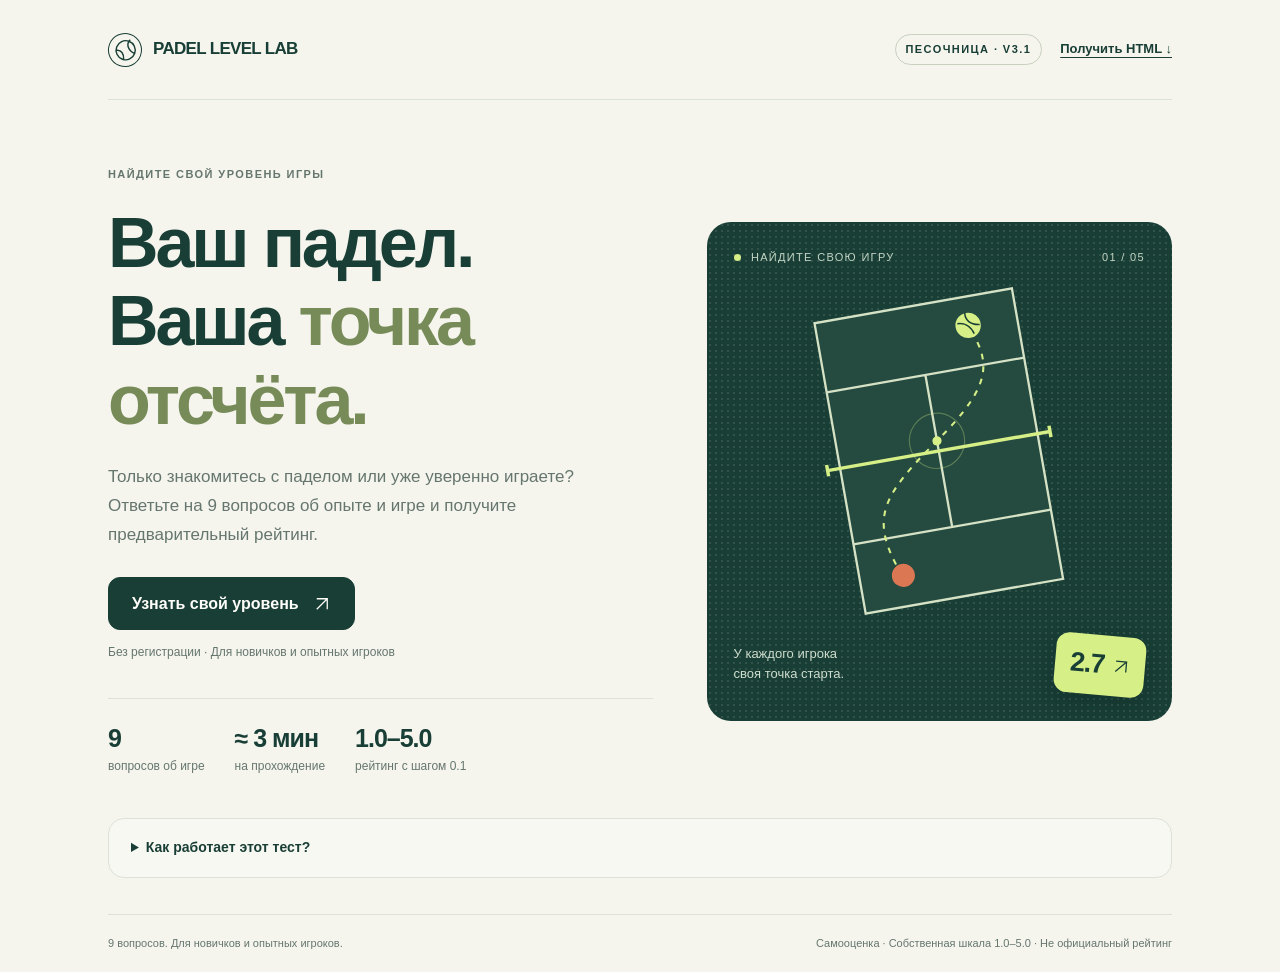
==== commit b4b03a2e: "Calibrate rating curve to reduce middle-level underestimation" ====
--- a/index.html
+++ b/index.html
@@ -204,7 +204,7 @@
   <div class="shell">
     <header class="header">
       <div class="brand"><span class="brand-mark" aria-hidden="true"><svg viewBox="0 0 24 24" fill="none" stroke="currentColor" stroke-width="1.5"><path d="M12 2a10 10 0 0 0 0 20M12 2a10 10 0 0 1 0 20M3 8c5 1 6 7 3 12M21 4c-6 2-7 9-2 15"/></svg></span> PADEL LEVEL LAB</div>
-      <div class="header-actions"><span class="badge">Песочница · v3.0</span><button class="text-button" type="button" id="download-test">Получить HTML ↓</button></div>
+      <div class="header-actions"><span class="badge">Песочница · v3.1</span><button class="text-button" type="button" id="download-test">Получить HTML ↓</button></div>
     </header>
     <main id="app">
       <section class="panel file-help" aria-labelledby="file-help-title">
@@ -243,7 +243,7 @@
   </dialog>
   <script>
     'use strict';
-    const TEST_VERSION = 'padel-level-lab-3.0';
+    const TEST_VERSION = 'padel-level-lab-3.1';
     const LETTERS = ['A', 'B', 'C', 'D', 'E'];
     const QUESTIONS = [
       {
@@ -355,7 +355,7 @@
 
     const QUESTION_COUNT = QUESTIONS.length;
     const MAX_POINTS = QUESTIONS.reduce((total, question) => total + 4 * question.weight, 0);
-    const SCORING = Object.freeze({ fundamentalsShare:0.2, exponent:1.5 });
+    const SCORING = Object.freeze({ fundamentalsShare:0.2, exponent:1.25 });
 
     const app = document.getElementById('app');
     const INITIAL_MARKUP = app.innerHTML;
@@ -417,9 +417,9 @@
           <p>Первые четыре вопроса — об опыте, розыгрыше, подаче и перемещении. Затем — игра после стекла и свеча. В трёх последних вопросах встречаются названия ударов: под каждым есть простое объяснение. Даже если вы только начинаете, для вас есть подходящий вариант ответа.</p>
           <p>В игровых вопросах ориентируйтесь на последние пять матчей, включая ошибки. Если играли меньше, отвечайте по имеющемуся опыту. Выбирайте то, что получается регулярно; если сомневаетесь между вариантами, выбирайте более низкий.</p>
           <p>Ответы A–E дают от 0 до 4 баллов. У общих вопросов 1–4 вес ×1, у игровых вопросов 5–9 — ×3. Поэтому опыт и простые навыки дают около 21% суммы с весами. Максимум — ${MAX_POINTS} баллов.</p>
-          <p>Индекс навыков: 80% от суммы с весами и 20% от самого слабого ключевого навыка — игры после стекла, свечи или удара с лёта (вопросы 5–7). Затем применяется кривая: <code>Рейтинг = округлить до десятых (1 + 4 × индекс^1.5)</code>.</p>
-          <p>Все ответы C дают 2.4. Даже если выбрать E в первых четырёх вопросах и C в остальных, получится 2.8. Высокий рейтинг требует уверенных ответов на игровые вопросы. Доступны все 41 значение от 1.0 до 5.0.</p>
-          <p>Версия 3.0 — экспериментальная самооценка по собственной шкале. Коэффициенты ещё нужно проверить по матчам и оценкам тренеров. Итог нельзя напрямую приравнять к рейтингу другой платформы.</p>
+          <p>Индекс навыков: 80% от суммы с весами и 20% от самого слабого ключевого навыка — игры после стекла, свечи или удара с лёта (вопросы 5–7). Затем применяется кривая: <code>Рейтинг = округлить до десятых (1 + 4 × индекс^${SCORING.exponent})</code>.</p>
+          <p>Все ответы C дают 2.7. Если выбрать E в первых четырёх вопросах и C в остальных, получится 3.0. Высокий рейтинг требует уверенных ответов на игровые вопросы. Доступны все 41 значение от 1.0 до 5.0.</p>
+          <p>В версии 3.1 коэффициент кривой смягчён с 1.5 до ${SCORING.exponent}: средние результаты стали выше примерно на 0.2–0.3. Это экспериментальная самооценка по собственной шкале; коэффициенты ещё нужно проверить по матчам и оценкам тренеров. Итог нельзя напрямую приравнять к рейтингу другой платформы.</p>
           <p>Ответы хранятся только в памяти этой вкладки и исчезнут после обновления страницы. Тест ничего не отправляет на сервер. Результатом можно поделиться вручную.</p>
         </details>`;
       document.getElementById('start-test').addEventListener('click', () => { renderQuestion(); focusHeading(); });
@@ -517,12 +517,12 @@
           <div class="formula">
             <p>Минимум ключевых навыков: <strong>${result.weakestFoundationPoints} из 4</strong> — ${escapeHtml(weakestFoundationNames)}.</p>
             <p>Индекс = 0.8 × (${result.weightedPoints} ÷ ${result.maxPoints}) + 0.2 × (${result.weakestFoundationPoints} ÷ 4) ≈ ${result.effectiveScore.toFixed(3)}.</p>
-            <p>Рейтинг = 1 + 4 × индекс^1.5 = <strong>${result.rating.toFixed(1)}</strong> после округления до десятых.</p>
+            <p>Рейтинг = 1 + 4 × индекс^${SCORING.exponent} = <strong>${result.rating.toFixed(1)}</strong> после округления до десятых.</p>
           </div>
           <div class="table-wrap"><table><thead><tr><th scope="col">Навык</th><th scope="col">Ответ</th><th scope="col">Балл</th><th scope="col">Вес</th><th scope="col">Итого</th></tr></thead><tbody>
             ${QUESTIONS.map((question,index) => `<tr><td>${index+1}. ${escapeHtml(question.short)}</td><td>${LETTERS[answers[index]]}</td><td>${answers[index]}</td><td>×${question.weight}</td><td>${answers[index]*question.weight} / ${4*question.weight}</td></tr>`).join('')}
           </tbody><tfoot><tr><td colspan="4">Сумма с учётом весов</td><td>${result.weightedPoints} / ${result.maxPoints}</td></tr></tfoot></table></div>
-          <p class="micro">A = 0, B = 1, C = 2, D = 3, E = 4. Общие вопросы 1–4 имеют вес ×1, игровые 5–9 — ×3. В версии 3.0 минимум по ключевым вопросам 5–7 составляет 20% индекса, сумма с весами — 80%. Показанный индекс округлён; расчёт использует полную точность. Коэффициенты требуют проверки на реальных матчах.</p>
+          <p class="micro">A = 0, B = 1, C = 2, D = 3, E = 4. Общие вопросы 1–4 имеют вес ×1, игровые 5–9 — ×3. В версии 3.1 минимум по ключевым вопросам 5–7 составляет 20% индекса, сумма с весами — 80%, коэффициент кривой — ${SCORING.exponent}. Показанный индекс округлён; расчёт использует полную точность. Коэффициенты требуют проверки на реальных матчах.</p>
         </details>
         <div class="restart-row"><button type="button" class="text-button" id="edit-answers">← Изменить ответы</button><button type="button" class="text-button" id="restart">Пройти заново</button></div>`;
 
@@ -561,7 +561,7 @@
         normalizedWeightedScore:result.normalizedWeightedScore,
         effectiveScore:result.effectiveScore,
         scoring:{...SCORING, keySkillQuestionIds:QUESTIONS.filter(question => question.foundation).map(question => question.id)},
-        formula:'round(1 + 4 * pow(0.8 * weightedPoints / maxPoints + 0.2 * weakestFoundationPoints / 4, 1.5), 1)',
+        formula:`round(1 + 4 * pow(0.8 * weightedPoints / maxPoints + 0.2 * weakestFoundationPoints / 4, ${SCORING.exponent}), 1)`,
         knownRating:feedback.knownRating === '' ? null : Number(feedback.knownRating),
         comment:feedback.comment.trim() || null,
         answers:QUESTIONS.map((question,index) => ({
@@ -587,7 +587,7 @@
         '',
         'Ответы: ' + report.answers.map(answer => `${answer.questionNumber}${answer.answerLetter}`).join(' · '),
         'Индекс = 0.8 × (баллы / максимум) + 0.2 × (минимум ключевых навыков / 4).',
-        'Рейтинг = 1 + 4 × индекс^1.5, округление до десятых.',
+        `Рейтинг = 1 + 4 × индекс^${SCORING.exponent}, округление до десятых.`,
         `Версия: ${report.testVersion}`,
         'Экспериментальная шкала. Не официальный рейтинг.'
       ].filter(line => line !== '').join('\n');
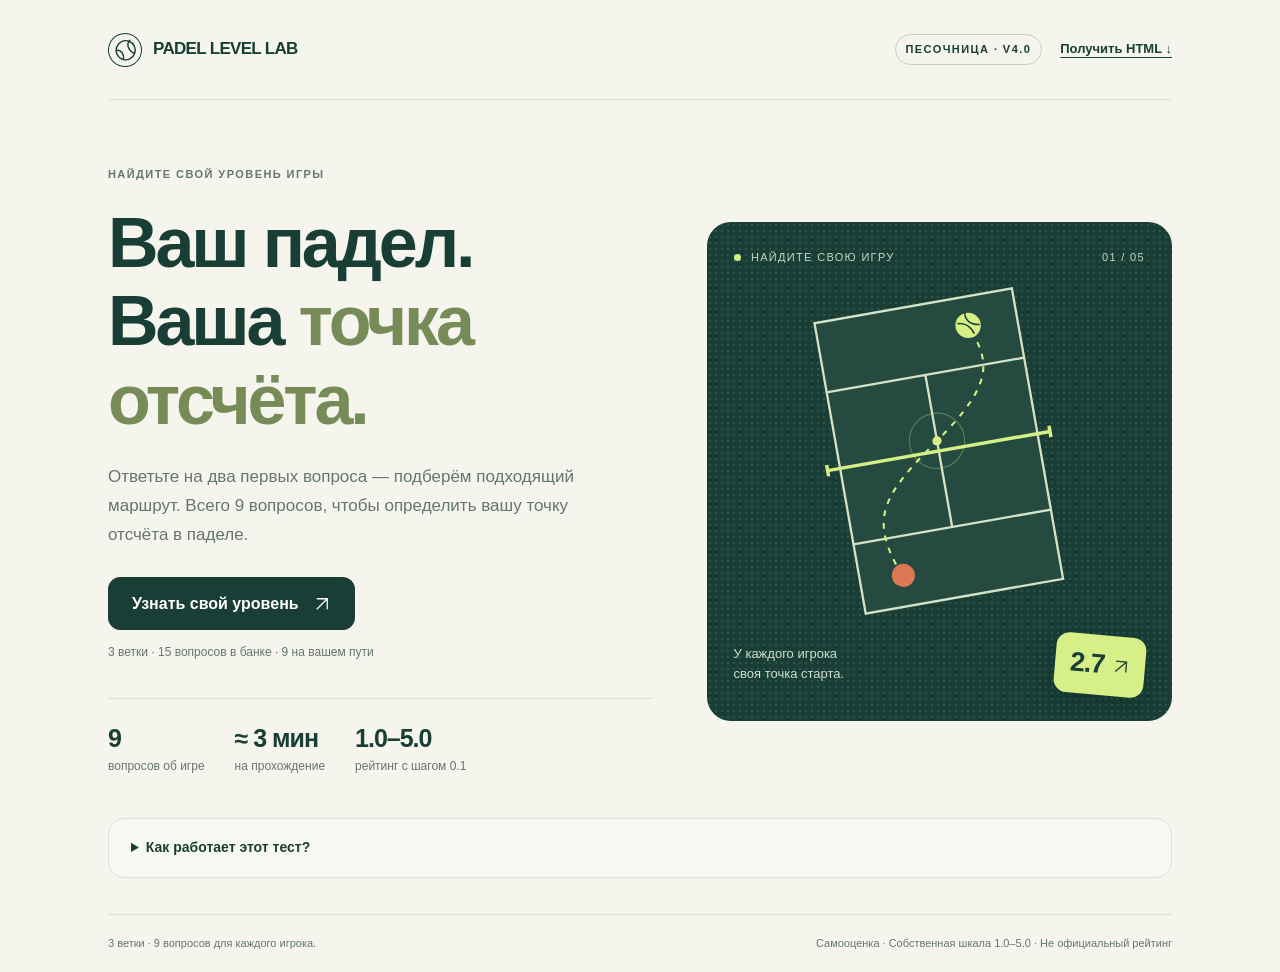
==== commit 39ef3c06: "Add three adaptive quiz paths and question tree" ====
--- a/index.html
+++ b/index.html
@@ -4,7 +4,7 @@
   <meta charset="utf-8">
   <meta name="viewport" content="width=device-width, initial-scale=1, viewport-fit=cover">
   <meta name="theme-color" content="#183e35">
-  <meta name="description" content="Тест для новичков и опытных игроков в падел. 9 вопросов об опыте и игре, рейтинг от 1.0 до 5.0.">
+  <meta name="description" content="Адаптивный тест уровня игры в падел: 3 ветки, 15 вопросов в банке и 9 вопросов на прохождение. Рейтинг от 1.0 до 5.0.">
   <title>Padel Level Lab — узнай свой уровень</title>
   <style>
     :root { --ink:#183e35; --muted:#65766e; --paper:#f5f5ee; --white:#fffefa; --line:#dce2d7; --lime:#d6ef87; --orange:#dc7754; --soft:#edf1e7; --radius:24px; }
@@ -72,6 +72,7 @@
     .step.done { background:var(--lime); color:var(--ink); border-color:var(--lime); }
     .step.current { background:var(--ink); color:var(--white); border-color:var(--ink); }
     .sidebar-note { border-top:1px solid var(--line); padding-top:20px; }
+    .route-label { margin:16px 0 8px; padding:10px 12px; border-radius:10px; background:var(--soft); color:var(--ink); font-size:12px; line-height:1.5; }
     .question-card { background:var(--white); border:1px solid var(--line); border-radius:var(--radius); padding:34px; }
     .question-meta { display:flex; justify-content:space-between; align-items:center; gap:12px; margin-bottom:23px; }
     .question-meta .eyebrow { margin:0; }
@@ -204,7 +205,7 @@
   <div class="shell">
     <header class="header">
       <div class="brand"><span class="brand-mark" aria-hidden="true"><svg viewBox="0 0 24 24" fill="none" stroke="currentColor" stroke-width="1.5"><path d="M12 2a10 10 0 0 0 0 20M12 2a10 10 0 0 1 0 20M3 8c5 1 6 7 3 12M21 4c-6 2-7 9-2 15"/></svg></span> PADEL LEVEL LAB</div>
-      <div class="header-actions"><span class="badge">Песочница · v3.1</span><button class="text-button" type="button" id="download-test">Получить HTML ↓</button></div>
+      <div class="header-actions"><span class="badge">Песочница · v4.0</span><button class="text-button" type="button" id="download-test">Получить HTML ↓</button></div>
     </header>
     <main id="app">
       <section class="panel file-help" aria-labelledby="file-help-title">
@@ -215,7 +216,7 @@
       </section>
     </main>
     <noscript><p>Тесту нужен JavaScript. Откройте веб-страницу теста в Safari или Chrome с включённым JavaScript.</p></noscript>
-    <footer class="footer"><span>9 вопросов. Для новичков и опытных игроков.</span><span>Самооценка · Собственная шкала 1.0–5.0 · Не официальный рейтинг</span></footer>
+    <footer class="footer"><span>3 ветки · 9 вопросов для каждого игрока.</span><span>Самооценка · Собственная шкала 1.0–5.0 · Не официальный рейтинг</span></footer>
   </div>
   <dialog id="copy-dialog" aria-labelledby="copy-dialog-title">
     <h2 id="copy-dialog-title">Ваш результат</h2>
@@ -243,7 +244,7 @@
   </dialog>
   <script>
     'use strict';
-    const TEST_VERSION = 'padel-level-lab-3.1';
+    const TEST_VERSION = 'padel-level-lab-4.0';
     const LETTERS = ['A', 'B', 'C', 'D', 'E'];
     const QUESTIONS = [
       {
@@ -350,16 +351,91 @@
           'В матчах вовремя подхожу к отскоку, атакую в выбранную зону и готовлю следующий удар.',
           'При быстрой игре читаю отскок и позицию соперников, точно направляю мяч в ноги или свободное место и продолжаю атаку.'
         ]
+      },
+      {
+        id:'starter-contact', short:'Контакт с мячом', weight:1, group:'easy',
+        title:'Легко ли вам попасть ракеткой по спокойному удобному мячу?',
+        options:[
+          'Пока часто промахиваюсь или только собираюсь попробовать игру.',
+          'Иногда попадаю удачно, но контакт с мячом ещё непредсказуемый.',
+          'Регулярно попадаю по спокойному мячу, но не всегда возвращаю его через сетку.',
+          'Уверенно возвращаю удобный мяч через сетку справа и слева.',
+          'На обычной скорости хорошо контролирую контакт и могу направить удобный мяч.'
+        ]
+      },
+      {
+        id:'starter-direction', short:'Направление простого удара', weight:1, group:'easy',
+        title:'Получается ли направить простой мяч в выбранную сторону?',
+        options:[
+          'Пока стараюсь просто коснуться мяча; направление не выбираю.',
+          'Иногда попадаю в нужную сторону, но чаще мяч летит случайно.',
+          'С удобного мяча могу выбрать левую или правую половину корта.',
+          'Обычно направляю спокойный мяч в выбранную половину и контролирую силу.',
+          'Уверенно направляю удобные мячи в разные зоны, делаю их короче или глубже.'
+        ]
+      },
+      {
+        id:'starter-recovery', short:'Готовность к следующему мячу', weight:1, group:'easy',
+        title:'После своего удара успеваете ли вы подготовиться к следующему мячу?',
+        options:[
+          'Обычно остаюсь на месте и поздно замечаю следующий мяч.',
+          'Вспоминаю о подготовке, но часто начинаю двигаться слишком поздно.',
+          'После спокойного удара возвращаюсь в удобное место и поднимаю ракетку.',
+          'Обычно успеваю восстановить позицию, смотрю на соперника и готовлю ракетку.',
+          'Регулярно готовлюсь к следующему удару заранее, даже если пришлось побежать за мячом.'
+        ]
+      },
+      {
+        id:'developing-low', short:'Низкие и неудобные мячи', weight:2, group:'game',
+        title:'Как вы возвращаете низкий мяч, к которому приходится подбежать?',
+        options:[
+          'Чаще всего не успеваю к мячу или не могу его вернуть.',
+          'Иногда успеваю, но обычно отправляю мяч в сетку или за корт.',
+          'На спокойной скорости возвращаю такой мяч, но часто оставляю сопернику удобную атаку.',
+          'В матчах подхожу ногами, возвращаю мяч с запасом и стараюсь восстановить позицию.',
+          'При быстрой игре сохраняю контроль низкого мяча и выбираю высоту и глубину ответа.'
+        ]
+      },
+      {
+        id:'developing-net', short:'Простая игра у сетки', weight:2, group:'game',
+        title:'Получается ли у сетки вернуть мяч до его отскока от пола?',
+        explanation:'Вспомните короткие удары рядом с сеткой: успеваете ли подставить ракетку и сохранить контроль?',
+        options:[
+          'Пока избегаю таких ударов или часто ошибаюсь даже на удобном мяче.',
+          'Возвращаю простой медленный мяч, но быстрые мячи вызывают трудности.',
+          'На средней скорости играю справа и слева, но низкие мячи часто поднимаю под атаку.',
+          'В матчах делаю короткое движение ракеткой и направляю ответ, в том числе с неудобного мяча.',
+          'При быстрой игре меняю направление и глубину, смягчаю сильные мячи и удерживаю позицию у сетки.'
+        ]
+      },
+      {
+        id:'developing-high', short:'Контроль высокого мяча', weight:2, group:'game',
+        title:'Получается ли вернуть высокий мяч над головой, сохраняя равновесие?',
+        options:[
+          'Часто промахиваюсь или стараюсь пропустить мяч назад.',
+          'Возвращаю удобный высокий мяч, но плохо контролирую направление.',
+          'Из спокойной позиции направляю мяч через сетку, но при отходе назад часто ошибаюсь.',
+          'В матчах успеваю переместиться под высокий мяч, направляю ответ и возвращаюсь вперёд.',
+          'Даже при глубоком высоком мяче и в движении сохраняю контроль, выбираю направление и удобную позицию.'
+        ]
       }
     ];
 
-    const QUESTION_COUNT = QUESTIONS.length;
-    const MAX_POINTS = QUESTIONS.reduce((total, question) => total + 4 * question.weight, 0);
+    const QUESTION_COUNT = 9;
+    const QUESTION_BY_ID = Object.fromEntries(QUESTIONS.map(question => [question.id, question]));
+    const SHARED_IDS = ['experience','rally','serve-return','positioning','glass-defense','lob'];
+    const BRANCHES = {
+      beginner:{id:'beginner',number:1,name:'Первые шаги',condition:'Оба первых ответа — A или B',tailIds:['starter-contact','starter-direction','starter-recovery'],keySkillIds:['rally','glass-defense','lob']},
+      developing:{id:'developing',number:2,name:'Уверенная база',condition:'Ровно один из первых ответов — A или B',tailIds:['developing-low','developing-net','developing-high'],keySkillIds:['rally','glass-defense','lob']},
+      standard:{id:'standard',number:3,name:'Полный тест',condition:'Оба первых ответа — C, D или E',tailIds:['volley','bandeja','bajada'],keySkillIds:['glass-defense','lob','volley']}
+    };
+    const TAIL_IDS = Object.values(BRANCHES).flatMap(branch => branch.tailIds);
+    const MAX_POINTS = [...SHARED_IDS,...BRANCHES.standard.tailIds].reduce((total,id) => total + 4 * QUESTION_BY_ID[id].weight, 0);
     const SCORING = Object.freeze({ fundamentalsShare:0.2, exponent:1.25 });
 
     const app = document.getElementById('app');
     const INITIAL_MARKUP = app.innerHTML;
-    let answers = Array(QUESTIONS.length).fill(null);
+    let answers = createAnswers();
     let currentQuestion = 0;
     let completedAt = null;
     let feedback = { name:'', knownRating:'', comment:'' };
@@ -368,16 +444,48 @@
       return String(value).replace(/[&<>"']/g, character => ({'&':'&amp;','<':'&lt;','>':'&gt;','"':'&quot;',"'":'&#39;'}[character]));
     }
 
+    function createAnswers() {
+      return Object.fromEntries(QUESTIONS.map(question => [question.id,null]));
+    }
+
+    function isAnswer(value) {
+      return Number.isInteger(value) && value >= 0 && value <= 4;
+    }
+
+    function getBranch(responses = answers) {
+      if (!responses || !isAnswer(responses.experience) || !isAnswer(responses.rally)) return null;
+      const lowCount = Number(responses.experience <= 1) + Number(responses.rally <= 1);
+      return lowCount === 2 ? BRANCHES.beginner : lowCount === 1 ? BRANCHES.developing : BRANCHES.standard;
+    }
+
+    function getActiveQuestions(responses = answers) {
+      const branch = getBranch(responses);
+      return (branch ? [...SHARED_IDS,...branch.tailIds] : SHARED_IDS.slice(0,2)).map(id => QUESTION_BY_ID[id]);
+    }
+
+    function recordAnswer(id,value) {
+      if (!QUESTION_BY_ID[id] || !isAnswer(value)) throw new Error('Некорректный ответ.');
+      const previousBranch = getBranch(answers)?.id;
+      answers[id] = value;
+      if (previousBranch !== getBranch(answers)?.id) {
+        TAIL_IDS.forEach(tailId => { answers[tailId] = null; });
+      }
+      completedAt = null;
+    }
+
     function calculateResult(selectedAnswers) {
-      if (!Array.isArray(selectedAnswers) || selectedAnswers.length !== QUESTION_COUNT || !Array.from(selectedAnswers).every(value => Number.isInteger(value) && value >= 0 && value <= 4)) {
+      const branch = getBranch(selectedAnswers);
+      const questions = getActiveQuestions(selectedAnswers);
+      if (!branch || questions.length !== QUESTION_COUNT || !questions.every(question => isAnswer(selectedAnswers[question.id]))) {
         throw new Error(`Для расчёта нужно ответить на все ${QUESTION_COUNT} вопросов.`);
       }
-      const weightedPoints = selectedAnswers.reduce((total, value, index) => total + value * QUESTIONS[index].weight, 0);
-      const weakestFoundationPoints = Math.min(...selectedAnswers.filter((value,index) => QUESTIONS[index].foundation));
+      const weightedPoints = questions.reduce((total,question) => total + selectedAnswers[question.id] * question.weight, 0);
+      const availableMaxPoints = questions.reduce((total,question) => total + 4 * question.weight, 0);
+      const weakestFoundationPoints = Math.min(...branch.keySkillIds.map(id => selectedAnswers[id]));
       const normalizedWeightedScore = weightedPoints / MAX_POINTS;
       const effectiveScore = (1 - SCORING.fundamentalsShare) * normalizedWeightedScore + SCORING.fundamentalsShare * weakestFoundationPoints / 4;
       const rating = Math.round((1 + 4 * Math.pow(effectiveScore, SCORING.exponent)) * 10) / 10;
-      return { weightedPoints, maxPoints:MAX_POINTS, normalizedWeightedScore, weakestFoundationPoints, effectiveScore, rating };
+      return { branchId:branch.id,branchName:branch.name,weightedPoints,availableMaxPoints,maxPoints:MAX_POINTS,normalizedWeightedScore,weakestFoundationPoints,effectiveScore,rating };
     }
 
     function focusHeading() {
@@ -391,9 +499,9 @@
           <div>
             <span class="eyebrow">Найдите свой уровень игры</span>
             <h1 id="intro-title" tabindex="-1">Ваш падел.<br>Ваша <span>точка<br>отсчёта.</span></h1>
-            <p class="lead">Только знакомитесь с паделом или уже уверенно играете? Ответьте на ${QUESTION_COUNT} вопросов об опыте и игре и получите предварительный рейтинг.</p>
+            <p class="lead">Ответьте на два первых вопроса — подберём подходящий маршрут. Всего ${QUESTION_COUNT} вопросов, чтобы определить вашу точку отсчёта в паделе.</p>
             <button type="button" class="button" id="start-test">Узнать свой уровень <svg class="icon" viewBox="0 0 24 24" fill="none" stroke="currentColor" stroke-width="1.7" aria-hidden="true"><path d="M5 19 19 5M5 5h14v14"/></svg></button>
-            <p class="micro">Без регистрации · Для новичков и опытных игроков</p>
+            <p class="micro">3 ветки · ${QUESTIONS.length} вопросов в банке · ${QUESTION_COUNT} на вашем пути</p>
             <div class="stats"><div class="stat"><strong>${QUESTION_COUNT}</strong><span>вопросов об игре</span></div><div class="stat"><strong>≈ 3 мин</strong><span>на прохождение</span></div><div class="stat"><strong>1.0–5.0</strong><span>рейтинг с шагом 0.1</span></div></div>
           </div>
           <div class="court-card" aria-hidden="true">
@@ -414,30 +522,36 @@
           </div>
         </section>
         <details class="method"><summary>Как работает этот тест?</summary>
-          <p>Первые четыре вопроса — об опыте, розыгрыше, подаче и перемещении. Затем — игра после стекла и свеча. В трёх последних вопросах встречаются названия ударов: под каждым есть простое объяснение. Даже если вы только начинаете, для вас есть подходящий вариант ответа.</p>
+          <p>Первые два вопроса определяют маршрут. Если оба ответа — A или B, выбирается ветка «Первые шаги». Если ровно один — A или B, выбирается «Уверенная база». Если оба ответа — C, D или E, выбирается «Полный тест».</p>
+          <p>В банке ${QUESTIONS.length} вопросов, каждый проходит ${QUESTION_COUNT}. Вопросы 1–6 общие: опыт, розыгрыш, подача, перемещение, стекло и свеча. Последние три зависят от ветки. В первых двух ветках нет вопросов с названиями «бандеха» и «бахада».</p>
           <p>В игровых вопросах ориентируйтесь на последние пять матчей, включая ошибки. Если играли меньше, отвечайте по имеющемуся опыту. Выбирайте то, что получается регулярно; если сомневаетесь между вариантами, выбирайте более низкий.</p>
-          <p>Ответы A–E дают от 0 до 4 баллов. У общих вопросов 1–4 вес ×1, у игровых вопросов 5–9 — ×3. Поэтому опыт и простые навыки дают около 21% суммы с весами. Максимум — ${MAX_POINTS} баллов.</p>
-          <p>Индекс навыков: 80% от суммы с весами и 20% от самого слабого ключевого навыка — игры после стекла, свечи или удара с лёта (вопросы 5–7). Затем применяется кривая: <code>Рейтинг = округлить до десятых (1 + 4 × индекс^${SCORING.exponent})</code>.</p>
-          <p>Все ответы C дают 2.7. Если выбрать E в первых четырёх вопросах и C в остальных, получится 3.0. Высокий рейтинг требует уверенных ответов на игровые вопросы. Доступны все 41 значение от 1.0 до 5.0.</p>
-          <p>В версии 3.1 коэффициент кривой смягчён с 1.5 до ${SCORING.exponent}: средние результаты стали выше примерно на 0.2–0.3. Это экспериментальная самооценка по собственной шкале; коэффициенты ещё нужно проверить по матчам и оценкам тренеров. Итог нельзя напрямую приравнять к рейтингу другой платформы.</p>
+          <p>Ответы A–E дают от 0 до 4 баллов. Общие вопросы 1–4 имеют вес ×1, стекло и свеча — ×3. Последние три вопроса весят ×1 в первой ветке, ×2 во второй и ×3 в третьей. Простые вопросы подтверждают более ограниченный набор навыков.</p>
+          <p>Для сравнения веток используем общую базу ${MAX_POINTS} баллов. Индекс: 80% от суммы с весами и 20% от самого слабого ключевого навыка. В первых двух ветках ключевые навыки — розыгрыш, стекло и свеча; в третьей — стекло, свеча и воллей. <code>Рейтинг = округлить до десятых (1 + 4 × индекс^${SCORING.exponent})</code>.</p>
+          <p>Калибровка полного теста соответствует версии 3.1: все ответы C дают 2.7, максимальные ответы на первые четыре и C на остальные — 3.0. В простых ветках высокие ответы на лёгкие вопросы не приравниваются к владению сложной техникой.</p>
+          <p>Версия 4.0 — экспериментальная самооценка по собственной шкале. Веса новых вопросов ещё нужно проверить по матчам и оценкам тренеров. Итог нельзя напрямую приравнять к рейтингу другой платформы.</p>
           <p>Ответы хранятся только в памяти этой вкладки и исчезнут после обновления страницы. Тест ничего не отправляет на сервер. Результатом можно поделиться вручную.</p>
         </details>`;
       document.getElementById('start-test').addEventListener('click', () => { renderQuestion(); focusHeading(); });
     }
 
     function renderQuestion() {
-      const question = QUESTIONS[currentQuestion];
-      const answeredCount = answers.filter(answer => answer !== null).length;
+      const questions = getActiveQuestions();
+      const branch = getBranch();
+      if (currentQuestion >= questions.length) currentQuestion = 0;
+      const question = questions[currentQuestion];
+      const answeredCount = questions.filter(item => isAnswer(answers[item.id])).length;
+      const steps = Array.from({length:QUESTION_COUNT},(_,index) => questions[index] || null);
       app.innerHTML = `
         <div class="quiz-layout">
           <aside class="sidebar" aria-label="Прогресс теста">
             <span class="eyebrow">Ваш игровой профиль</span>
             <h2>Каждый удар<br>имеет значение.</h2>
-            <p>Отвечайте по обычной игре. Если только начинаете, выбирайте вариант, который ближе к вашему опыту.</p>
+            <p>Отвечайте по обычной игре. После первых двух ответов подберём подходящие вопросы.</p>
+            <div class="route-label" role="status">${branch ? `Ветка ${branch.number} · ${escapeHtml(branch.name)}` : 'Маршрут определится после двух ответов'}</div>
             <div class="progress-track" role="progressbar" aria-label="Вопросов отвечено" aria-valuemin="0" aria-valuemax="${QUESTION_COUNT}" aria-valuenow="${answeredCount}"><div class="progress-fill" style="width:${answeredCount / QUESTION_COUNT * 100}%"></div></div>
             <div class="micro" id="progress-caption">Отвечено ${answeredCount} из ${QUESTION_COUNT}</div>
-            <nav class="step-list" aria-label="Перейти к вопросу">${QUESTIONS.map((item,index) => `<button type="button" class="step ${answers[index] !== null ? 'done' : ''} ${index === currentQuestion ? 'current' : ''}" data-step="${index}" aria-label="Вопрос ${index+1}: ${escapeHtml(item.short)}${answers[index] !== null ? ', ответ выбран' : ''}" ${index === currentQuestion ? 'aria-current="step"' : ''}>${index+1}</button>`).join('')}</nav>
-            <p class="sidebar-note">Рейтинг будет доступен после всех ${QUESTION_COUNT} ответов. Любой ответ можно изменить.</p>
+            <nav class="step-list" aria-label="Перейти к вопросу">${steps.map((item,index) => `<button type="button" class="step ${item && isAnswer(answers[item.id]) ? 'done' : ''} ${index === currentQuestion ? 'current' : ''}" data-step="${index}" aria-label="Вопрос ${index+1}${item ? ': '+escapeHtml(item.short) : ' — после первых двух ответов'}" ${!item ? 'disabled' : ''} ${index === currentQuestion ? 'aria-current="step"' : ''}>${index+1}</button>`).join('')}</nav>
+            <p class="sidebar-note">Рейтинг будет доступен после всех ${QUESTION_COUNT} ответов. Если изменить первые ответы, маршрут может поменяться.</p>
           </aside>
           <section class="question-card" aria-labelledby="question-title">
             <div class="question-meta"><span class="eyebrow">Вопрос ${String(currentQuestion+1).padStart(2,'0')} / ${QUESTION_COUNT}</span><span class="weight">${question.group === 'easy' ? 'Общее' : question.group === 'technical' ? 'Техника' : 'Игра'} · Вес ×${question.weight}</span></div>
@@ -446,31 +560,36 @@
             <fieldset ${question.explanation ? 'aria-describedby="question-explanation"' : ''}>
               <legend class="sr-only">${escapeHtml(question.title)} Выберите один ответ.</legend>
               <div class="options">${question.options.map((option,index) => `
-                <label class="option"><input type="radio" name="answer" value="${index}" ${answers[currentQuestion] === index ? 'checked' : ''}><span class="letter" aria-hidden="true">${LETTERS[index]}</span><span class="option-text">${escapeHtml(option)}</span></label>`).join('')}
+                <label class="option"><input type="radio" name="answer" value="${index}" ${answers[question.id] === index ? 'checked' : ''}><span class="letter" aria-hidden="true">${LETTERS[index]}</span><span class="option-text">${escapeHtml(option)}</span></label>`).join('')}
               </div>
             </fieldset>
             <div class="question-nav">
               <button type="button" class="button secondary" id="previous">${currentQuestion === 0 ? 'К началу' : '← Назад'}</button>
-              <button type="button" class="button" id="next" ${answers[currentQuestion] === null ? 'disabled' : ''}>${currentQuestion === QUESTION_COUNT - 1 ? 'Мой результат' : 'Далее'} <span class="arrow" aria-hidden="true">→</span></button>
+              <button type="button" class="button" id="next" ${!isAnswer(answers[question.id]) ? 'disabled' : ''}>${currentQuestion === QUESTION_COUNT - 1 ? 'Мой результат' : 'Далее'} <span class="arrow" aria-hidden="true">→</span></button>
             </div>
             <p class="question-help">${question.id === 'experience' ? 'Выберите подходящий вариант опыта. Игровые навыки будут дальше.' : 'Оценивайте обычную игру. Если сомневаетесь между вариантами, выбирайте более низкий.'}</p>
           </section>
         </div>`;
 
       app.querySelectorAll('input[name="answer"]').forEach(input => input.addEventListener('change', event => {
-        answers[currentQuestion] = Number(event.target.value);
+        const value = Number(event.target.value);
+        recordAnswer(question.id,value);
+        if (question.id === 'experience' || question.id === 'rally') {
+          renderQuestion();
+          app.querySelector(`input[name="answer"][value="${value}"]`).focus({preventScroll:true});
+          return;
+        }
         document.getElementById('next').disabled = false;
-        const count = answers.filter(answer => answer !== null).length;
-        const progress = app.querySelector('[role="progressbar"]');
-        progress.setAttribute('aria-valuenow', count);
+        const count = getActiveQuestions().filter(item => isAnswer(answers[item.id])).length;
+        app.querySelector('[role="progressbar"]').setAttribute('aria-valuenow',count);
         app.querySelector('.progress-fill').style.width = `${count / QUESTION_COUNT * 100}%`;
         document.getElementById('progress-caption').textContent = `Отвечено ${count} из ${QUESTION_COUNT}`;
-        const step = app.querySelector(`[data-step="${currentQuestion}"]`);
-        step.classList.add('done');
-        step.setAttribute('aria-label', `Вопрос ${currentQuestion+1}: ${question.short}, ответ выбран`);
+        app.querySelector(`[data-step="${currentQuestion}"]`).classList.add('done');
       }));
       app.querySelectorAll('[data-step]').forEach(button => button.addEventListener('click', () => {
-        currentQuestion = Number(button.dataset.step); renderQuestion(); focusHeading();
+        const index = Number(button.dataset.step);
+        if (index >= getActiveQuestions().length) return;
+        currentQuestion = index; renderQuestion(); focusHeading();
       }));
       document.getElementById('previous').addEventListener('click', () => {
         if (currentQuestion === 0) renderIntro();
@@ -478,12 +597,16 @@
         focusHeading();
       });
       document.getElementById('next').addEventListener('click', () => {
-        if (answers[currentQuestion] === null) return;
-        if (currentQuestion < QUESTION_COUNT - 1) { currentQuestion++; renderQuestion(); }
-        else {
-          const missing = answers.findIndex(answer => answer === null);
+        if (!isAnswer(answers[question.id])) return;
+        const active = getActiveQuestions();
+        if (currentQuestion + 1 < active.length) {
+          currentQuestion++; renderQuestion();
+        } else {
+          const missing = active.findIndex(item => !isAnswer(answers[item.id]));
           if (missing !== -1) { currentQuestion = missing; renderQuestion(); }
-          else { completedAt = new Date().toISOString(); renderResult(); }
+          else if (getBranch() && active.length === QUESTION_COUNT) {
+            completedAt = new Date().toISOString(); renderResult();
+          }
         }
         focusHeading();
       });
@@ -491,9 +614,11 @@
 
     function renderResult() {
       const result = calculateResult(answers);
-      const weakestFoundationNames = QUESTIONS.filter((question,index) => question.foundation && answers[index] === result.weakestFoundationPoints).map(question => question.short).join(', ');
+      const branch = getBranch();
+      const questions = getActiveQuestions();
+      const weakestFoundationNames = branch.keySkillIds.filter(id => answers[id] === result.weakestFoundationPoints).map(id => QUESTION_BY_ID[id].short).join(', ');
       app.innerHTML = `
-        <div class="result-heading"><div><span class="eyebrow">${QUESTION_COUNT} из ${QUESTION_COUNT} · Тест пройден</span><h1 tabindex="-1">Ваша точка отсчёта.</h1></div></div>
+        <div class="result-heading"><div><span class="eyebrow">${QUESTION_COUNT} из ${QUESTION_COUNT} · Ветка ${branch.number}: ${escapeHtml(branch.name)}</span><h1 tabindex="-1">Ваша точка отсчёта.</h1></div></div>
         <div class="result-grid">
           <section class="score-card" aria-label="Результат теста">
             <span class="score-caption">Ваш предварительный рейтинг</span>
@@ -513,16 +638,17 @@
         </div>
         <div class="result-actions"><button type="button" class="button" id="copy-result">Скопировать результат <svg class="icon" viewBox="0 0 24 24" fill="none" stroke="currentColor" stroke-width="1.7" aria-hidden="true"><path d="M5 19 19 5M5 5h14v14"/></svg></button><button type="button" class="button secondary" id="download-result">Скачать отчёт .json ↓</button></div>
         <div class="status" id="result-status" role="status" aria-live="polite"></div>
-        <details class="panel details"><summary>Разобрать результат · ${result.weightedPoints} из ${result.maxPoints} баллов</summary>
+        <details class="panel details"><summary>Разобрать результат · ${result.weightedPoints} из ${result.availableMaxPoints} баллов маршрута</summary>
           <div class="formula">
+            <p>Маршрут: <strong>${escapeHtml(branch.name)}</strong>. Доступно ${result.availableMaxPoints} баллов, общая база сравнения веток — ${result.maxPoints}.</p>
             <p>Минимум ключевых навыков: <strong>${result.weakestFoundationPoints} из 4</strong> — ${escapeHtml(weakestFoundationNames)}.</p>
             <p>Индекс = 0.8 × (${result.weightedPoints} ÷ ${result.maxPoints}) + 0.2 × (${result.weakestFoundationPoints} ÷ 4) ≈ ${result.effectiveScore.toFixed(3)}.</p>
             <p>Рейтинг = 1 + 4 × индекс^${SCORING.exponent} = <strong>${result.rating.toFixed(1)}</strong> после округления до десятых.</p>
           </div>
           <div class="table-wrap"><table><thead><tr><th scope="col">Навык</th><th scope="col">Ответ</th><th scope="col">Балл</th><th scope="col">Вес</th><th scope="col">Итого</th></tr></thead><tbody>
-            ${QUESTIONS.map((question,index) => `<tr><td>${index+1}. ${escapeHtml(question.short)}</td><td>${LETTERS[answers[index]]}</td><td>${answers[index]}</td><td>×${question.weight}</td><td>${answers[index]*question.weight} / ${4*question.weight}</td></tr>`).join('')}
-          </tbody><tfoot><tr><td colspan="4">Сумма с учётом весов</td><td>${result.weightedPoints} / ${result.maxPoints}</td></tr></tfoot></table></div>
-          <p class="micro">A = 0, B = 1, C = 2, D = 3, E = 4. Общие вопросы 1–4 имеют вес ×1, игровые 5–9 — ×3. В версии 3.1 минимум по ключевым вопросам 5–7 составляет 20% индекса, сумма с весами — 80%, коэффициент кривой — ${SCORING.exponent}. Показанный индекс округлён; расчёт использует полную точность. Коэффициенты требуют проверки на реальных матчах.</p>
+            ${questions.map((question,index) => `<tr><td>${index+1}. ${escapeHtml(question.short)}</td><td>${LETTERS[answers[question.id]]}</td><td>${answers[question.id]}</td><td>×${question.weight}</td><td>${answers[question.id]*question.weight} / ${4*question.weight}</td></tr>`).join('')}
+          </tbody><tfoot><tr><td colspan="4">Сумма с учётом весов</td><td>${result.weightedPoints} / ${result.availableMaxPoints}</td></tr></tfoot></table></div>
+          <p class="micro">A = 0, B = 1, C = 2, D = 3, E = 4. Учитываются только девять вопросов выбранного маршрута. Простой вопрос имеет меньший вес, поэтому сумма сравнивается с общей базой ${result.maxPoints}. Минимум ключевых навыков составляет 20% индекса, сумма с весами — 80%, коэффициент кривой — ${SCORING.exponent}. Коэффициенты новых веток требуют проверки на реальных матчах.</p>
         </details>
         <div class="restart-row"><button type="button" class="text-button" id="edit-answers">← Изменить ответы</button><button type="button" class="text-button" id="restart">Пройти заново</button></div>`;
 
@@ -538,7 +664,7 @@
       });
       document.getElementById('edit-answers').addEventListener('click', () => { currentQuestion = 0; renderQuestion(); focusHeading(); });
       document.getElementById('restart').addEventListener('click', () => {
-        answers = Array(QUESTIONS.length).fill(null); currentQuestion = 0; completedAt = null;
+        answers = createAnswers(); currentQuestion = 0; completedAt = null;
         feedback = {name:'',knownRating:'',comment:''}; renderQuestion(); focusHeading();
       });
     }
@@ -549,26 +675,32 @@
 
     function buildReport() {
       const result = calculateResult(answers);
+      const branch = getBranch();
+      const questions = getActiveQuestions();
       return {
         testVersion:TEST_VERSION,
         questionCount:QUESTION_COUNT,
+        bankQuestionCount:QUESTIONS.length,
+        branch:{id:branch.id,number:branch.number,name:branch.name,condition:branch.condition},
+        routingAnswers:{experience:LETTERS[answers.experience],rally:LETTERS[answers.rally]},
         completedAt,
         playerName:feedback.name.trim() || null,
         rating:result.rating,
         weightedPoints:result.weightedPoints,
         maxPoints:result.maxPoints,
+        availableMaxPoints:result.availableMaxPoints,
         weakestFoundationPoints:result.weakestFoundationPoints,
         normalizedWeightedScore:result.normalizedWeightedScore,
         effectiveScore:result.effectiveScore,
-        scoring:{...SCORING, keySkillQuestionIds:QUESTIONS.filter(question => question.foundation).map(question => question.id)},
+        scoring:{...SCORING,referenceMaxPoints:MAX_POINTS,keySkillQuestionIds:[...branch.keySkillIds]},
         formula:`round(1 + 4 * pow(0.8 * weightedPoints / maxPoints + 0.2 * weakestFoundationPoints / 4, ${SCORING.exponent}), 1)`,
         knownRating:feedback.knownRating === '' ? null : Number(feedback.knownRating),
         comment:feedback.comment.trim() || null,
-        answers:QUESTIONS.map((question,index) => ({
+        answers:questions.map((question,index) => ({
           questionNumber:index+1, questionId:question.id, question:question.title,
-          group:question.group, isKeySkill:Boolean(question.foundation),
-          answerLetter:LETTERS[answers[index]], answer:question.options[answers[index]],
-          points:answers[index], weight:question.weight, weightedPoints:answers[index]*question.weight
+          group:question.group, isKeySkill:branch.keySkillIds.includes(question.id),
+          answerLetter:LETTERS[answers[question.id]], answer:question.options[answers[question.id]],
+          points:answers[question.id], weight:question.weight, weightedPoints:answers[question.id]*question.weight
         }))
       };
     }
@@ -580,7 +712,8 @@
         'PADEL LEVEL LAB · предварительный рейтинг',
         report.playerName ? `Игрок: ${report.playerName}` : '',
         `Рейтинг: ${report.rating.toFixed(1)} / 5.0`,
-        `Баллы: ${report.weightedPoints} / ${report.maxPoints}`,
+        `Ветка ${report.branch.number}: ${report.branch.name}`,
+        `Баллы маршрута: ${report.weightedPoints} / ${report.availableMaxPoints}; общая база: ${report.maxPoints}`,
         `Минимум ключевых навыков: ${report.weakestFoundationPoints} / 4`,
         report.knownRating !== null ? `Известный уровень (самооценка игрока): ${report.knownRating.toFixed(1)}` : '',
         report.comment ? `Комментарий: ${report.comment}` : '',
